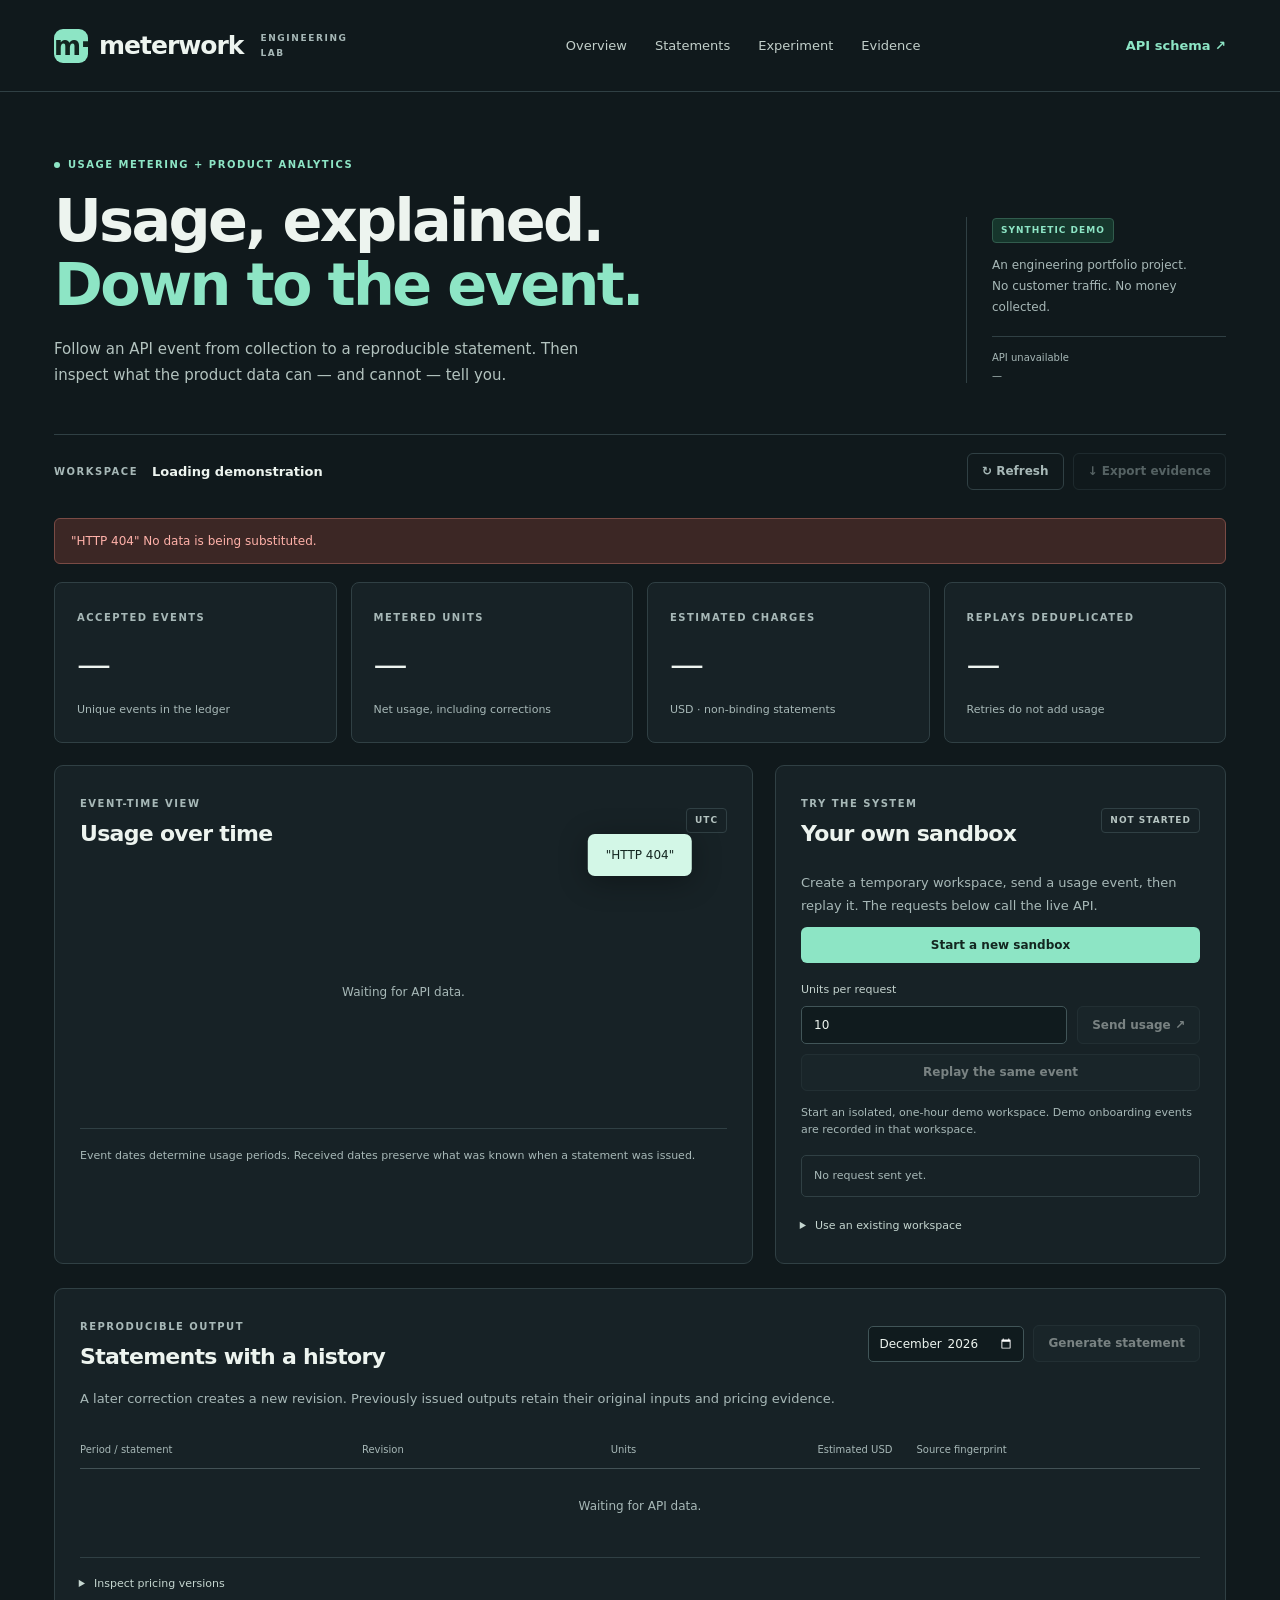
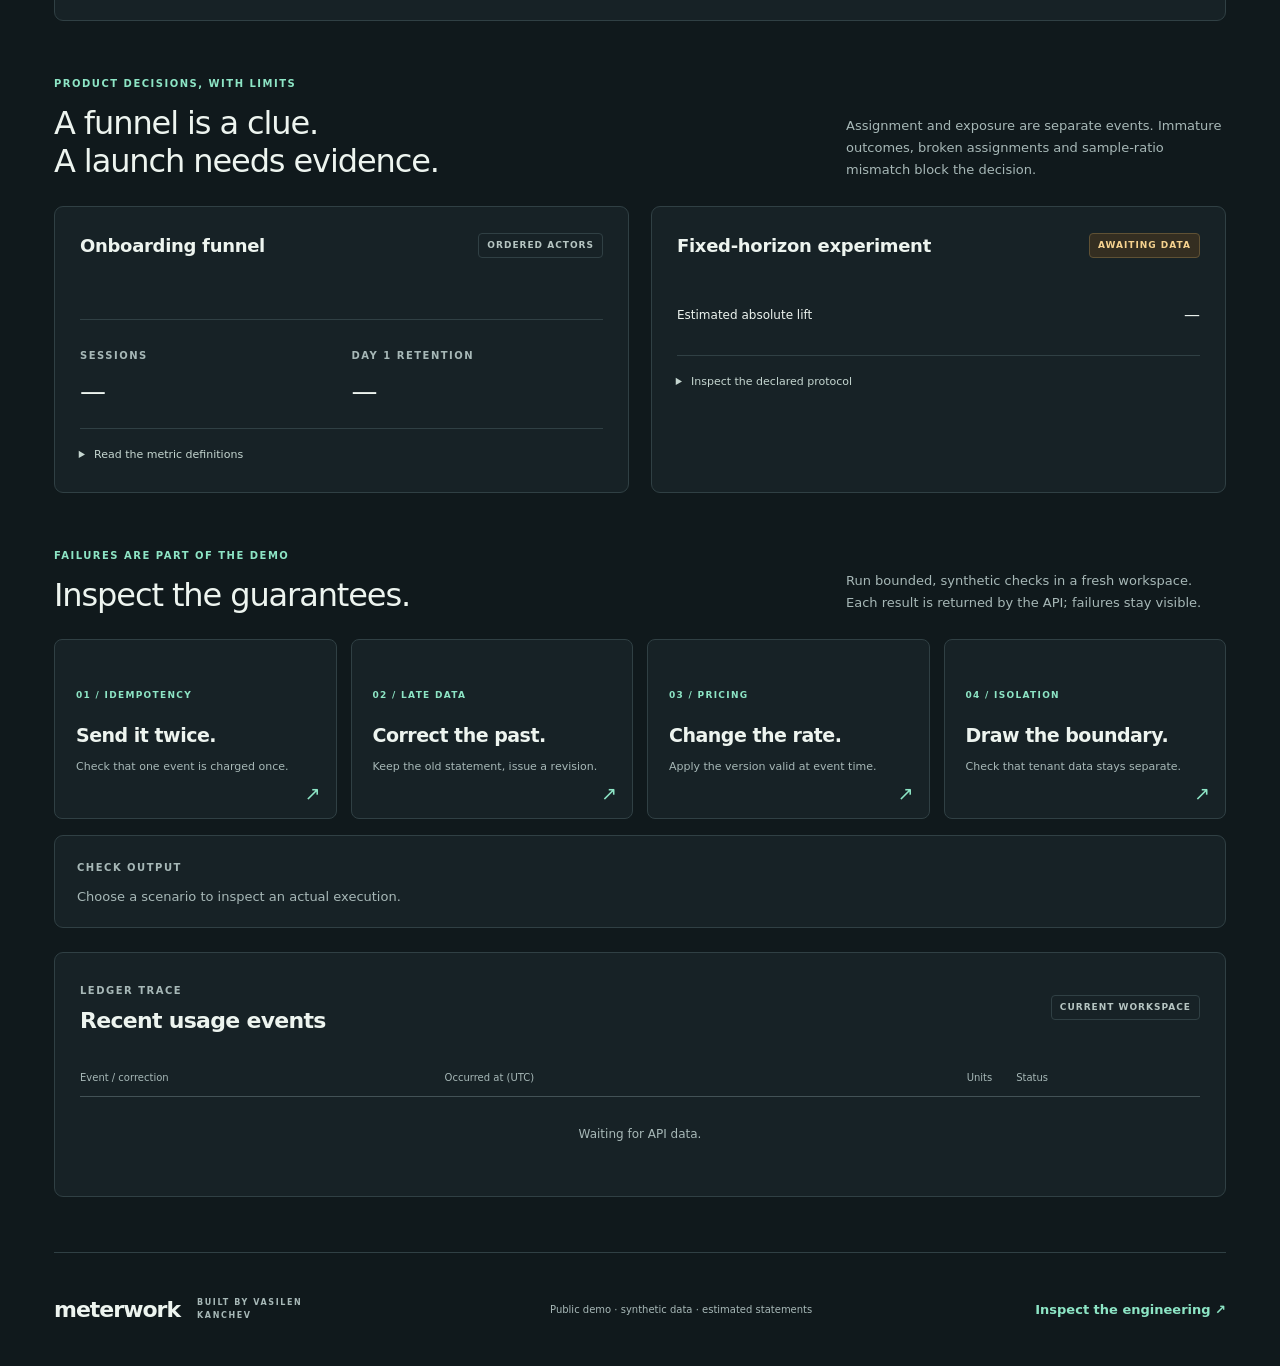
==== web/index.html @ 840be742 "Publish reproducible read-only product snapshot" ====
<!doctype html>
<html lang="en">
<head>
  <meta charset="utf-8">
  <meta name="viewport" content="width=device-width,initial-scale=1">
  <meta name="description" content="A reproducible usage-metering and product analytics engineering demonstration. Inspect replay, pricing and tenant-isolation evidence.">
  <meta name="theme-color" content="#10191c">
  <title>Meterwork — Usage, explained.</title>
  <link rel="stylesheet" href="./styles.css?v=3">
</head>
<body>
  <a class="skip-link" href="#main">Skip to content</a>
  <header class="topbar">
    <a class="brand" href="#overview" aria-label="Meterwork home"><span class="brand-icon" aria-hidden="true">m<span>·</span></span>meterwork<span class="edition">ENGINEERING LAB</span></a>
    <nav aria-label="Main"><a href="#overview">Overview</a><a href="#statements">Statements</a><a href="#experiment">Experiment</a><a href="#evidence">Evidence</a></nav>
    <a class="text-link" href="/openapi.json" target="_blank" rel="noopener">API schema <span aria-hidden="true">↗</span></a>
  </header>
  <main id="main">
    <section class="hero" id="overview" aria-labelledby="title">
      <div><div class="eyebrow"><span class="status-dot"></span> USAGE METERING + PRODUCT ANALYTICS</div><h1 id="title">Usage, explained.<br><span>Down to the event.</span></h1><p class="hero-copy">Follow an API event from collection to a reproducible statement. Then inspect what the product data can — and cannot — tell you.</p></div>
      <aside class="scope-note"><span class="tag">SYNTHETIC DEMO</span><p>An engineering portfolio project.<br>No customer traffic. No money collected.</p><div class="scope-meta"><span id="data-state">Connecting to API</span><span id="snapshot-time">—</span></div></aside>
    </section>
    <div class="workspace-bar"><div><span class="small-label">WORKSPACE</span><strong id="tenant-name">Loading demonstration</strong><span id="tenant-id" class="mono"></span></div><div class="toolbar"><button class="button subtle" id="refresh" type="button">↻ Refresh</button><button class="button subtle" id="export" type="button" disabled>↓ Export evidence</button></div></div>
    <div id="connection-error" class="notice error" role="alert" hidden></div>
    <section class="metrics" aria-label="Metering summary">
      <article class="metric"><span class="small-label">ACCEPTED EVENTS</span><strong id="accepted">—</strong><span>Unique events in the ledger</span></article>
      <article class="metric"><span class="small-label">METERED UNITS</span><strong id="units">—</strong><span>Net usage, including corrections</span></article>
      <article class="metric"><span class="small-label">ESTIMATED CHARGES</span><strong id="charges">—</strong><span>USD · non-binding statements</span></article>
      <article class="metric"><span class="small-label">REPLAYS DEDUPLICATED</span><strong id="duplicates">—</strong><span>Retries do not add usage</span></article>
    </section>
    <section class="console-grid" aria-label="Usage and interactive demonstration">
      <article class="panel usage-panel"><div class="panel-heading"><div><span class="small-label">EVENT-TIME VIEW</span><h2>Usage over time</h2></div><span class="tag neutral">UTC</span></div><div id="usage-chart" class="usage-chart" aria-live="polite"><p class="empty">Waiting for API data.</p></div><p class="caption">Event dates determine usage periods. Received dates preserve what was known when a statement was issued.</p></article>
      <article class="panel demo-panel"><div class="panel-heading"><div><span class="small-label">TRY THE SYSTEM</span><h2>Your own sandbox</h2></div><span id="sandbox-state" class="tag neutral">NOT STARTED</span></div><p class="body-copy">Create a temporary workspace, send a usage event, then replay it. The requests below call the live API.</p><button class="button primary full-width" id="start-sandbox" type="button">Start a new sandbox</button><p id="onboarding-guidance" class="body-copy onboarding-guidance" hidden></p><label class="field-label" for="demo-units">Units per request</label><div class="input-action"><input id="demo-units" type="number" min="1" max="1000" value="10" inputmode="numeric"><button class="button secondary" id="send-usage" type="button" disabled>Send usage <span aria-hidden="true">↗</span></button></div><button class="button secondary full-width" id="replay-usage" type="button" disabled>Replay the same event</button><p class="caption" id="sandbox-detail">Start an isolated, one-hour demo workspace. Demo onboarding events are recorded in that workspace.</p><div class="request-result" id="request-result" role="status">No request sent yet.</div><details class="auth-details"><summary>Use an existing workspace</summary><label class="field-label" for="api-token">Workspace bearer token</label><input id="api-token" type="password" autocomplete="off" spellcheck="false" placeholder="Kept in memory for this page only"><button class="button secondary full-width" id="connect-token" type="button">Connect workspace</button><p class="caption">The server determines the tenant from the token. This page never stores it in browser storage.</p></details></article>
    </section>
    <section id="statements" class="panel section-panel" aria-labelledby="statement-title"><div class="panel-heading"><div><span class="small-label">REPRODUCIBLE OUTPUT</span><h2 id="statement-title">Statements with a history</h2></div><div class="toolbar"><label class="sr-only" for="statement-month">Statement month</label><input id="statement-month" type="month"><button class="button secondary" id="issue-statement" type="button" disabled>Generate statement</button></div></div><p class="body-copy">A later correction creates a new revision. Previously issued outputs retain their original inputs and pricing evidence.</p><div class="table-scroll"><table><caption class="sr-only">Statements from the current workspace</caption><thead><tr><th>Period / statement</th><th>Revision</th><th class="numeric">Units</th><th class="numeric">Estimated USD</th><th>Source fingerprint</th></tr></thead><tbody id="statements-body"><tr><td colspan="5" class="empty">Waiting for API data.</td></tr></tbody></table></div><details class="definitions"><summary>Inspect pricing versions</summary><div id="pricing-versions"></div></details></section>
    <section id="experiment" class="section-block" aria-labelledby="experiment-title"><div class="section-heading"><div><span class="eyebrow">PRODUCT DECISIONS, WITH LIMITS</span><h2 id="experiment-title">A funnel is a clue.<br>A launch needs evidence.</h2></div><p>Assignment and exposure are separate events. Immature outcomes, broken assignments and sample-ratio mismatch block the decision.</p></div><div class="analytics-grid"><article class="panel"><div class="panel-heading"><h3>Onboarding funnel</h3><span class="tag neutral">ORDERED ACTORS</span></div><div id="funnel" class="funnel"></div><div class="mini-metrics"><div><span class="small-label">SESSIONS</span><strong id="sessions">—</strong></div><div><span class="small-label">DAY 1 RETENTION</span><strong id="retention">—</strong><span id="retention-detail" class="caption"></span></div></div><details class="definitions"><summary>Read the metric definitions</summary><dl id="metric-definitions"></dl></details></article><article class="panel"><div class="panel-heading"><h3>Fixed-horizon experiment</h3><span id="experiment-decision" class="tag warning">AWAITING DATA</span></div><div id="experiment-arms" class="experiment-arms"></div><div class="experiment-summary"><span>Estimated absolute lift</span><strong id="experiment-lift">—</strong><span id="experiment-interval" class="caption"></span></div><ul id="experiment-reasons" class="reason-list"></ul><details class="definitions"><summary>Inspect the declared protocol</summary><dl id="experiment-protocol"></dl><p class="caption">The sample floor is not a power calculation. Synthetic results do not establish a causal or commercial effect.</p></details></article></div></section>
    <section id="evidence" class="section-block" aria-labelledby="evidence-title"><div class="section-heading"><div><span class="eyebrow">FAILURES ARE PART OF THE DEMO</span><h2 id="evidence-title">Inspect the guarantees.</h2></div><p>Run bounded, synthetic checks in a fresh workspace. Each result is returned by the API; failures stay visible.</p></div><div class="scenario-grid"><button class="scenario" data-scenario="replay" type="button"><span class="scenario-number">01 / IDEMPOTENCY</span><strong>Send it twice.</strong><span>Check that one event is charged once.</span><span class="scenario-arrow" aria-hidden="true">↗</span></button><button class="scenario" data-scenario="late" type="button"><span class="scenario-number">02 / LATE DATA</span><strong>Correct the past.</strong><span>Keep the old statement, issue a revision.</span><span class="scenario-arrow" aria-hidden="true">↗</span></button><button class="scenario" data-scenario="pricing" type="button"><span class="scenario-number">03 / PRICING</span><strong>Change the rate.</strong><span>Apply the version valid at event time.</span><span class="scenario-arrow" aria-hidden="true">↗</span></button><button class="scenario" data-scenario="isolation" type="button"><span class="scenario-number">04 / ISOLATION</span><strong>Draw the boundary.</strong><span>Check that tenant data stays separate.</span><span class="scenario-arrow" aria-hidden="true">↗</span></button></div><div class="panel evidence-output" id="scenario-result" aria-live="polite"><span class="small-label">CHECK OUTPUT</span><p class="body-copy">Choose a scenario to inspect an actual execution.</p></div></section>
    <section class="panel section-panel" aria-labelledby="event-title"><div class="panel-heading"><div><span class="small-label">LEDGER TRACE</span><h2 id="event-title">Recent usage events</h2></div><span class="tag neutral">CURRENT WORKSPACE</span></div><div class="table-scroll"><table><caption class="sr-only">Recent usage events</caption><thead><tr><th>Event / correction</th><th>Occurred at (UTC)</th><th class="numeric">Units</th><th>Status</th></tr></thead><tbody id="events-body"><tr><td colspan="4" class="empty">Waiting for API data.</td></tr></tbody></table></div></section>
    <footer><div class="brand footer-brand">meterwork<span class="edition">BUILT BY VASILEN KANCHEV</span></div><p>Public demo · synthetic data · estimated statements</p><a class="text-link" href="https://github.com/VasilenData/usage-metering-platform" target="_blank" rel="noopener">Inspect the engineering ↗</a></footer>
  </main>
  <div id="toast" class="toast" role="status" hidden></div>
  <script type="module" src="./app.js?v=3"></script>
</body>
</html>
---- web/styles.css ----
:root{color-scheme:dark;--bg:#10191c;--surface:#172226;--surface-2:#1c2a2e;--line:#304044;--muted:#a7b8b7;--text:#edf4ef;--mint:#8de5c5;--dark:#132620;--amber:#f5d28f;--red:#ffb1a9;font-family:Inter,ui-sans-serif,system-ui,-apple-system,BlinkMacSystemFont,"Segoe UI",sans-serif;font-synthesis:none;scroll-behavior:smooth}
*{box-sizing:border-box}body{margin:0;background:var(--bg);color:var(--text);font-size:15px;line-height:1.5}button,input{font:inherit}button,a,input,summary{-webkit-tap-highlight-color:transparent}a{color:inherit;text-decoration:none}a:hover{text-decoration:underline;text-underline-offset:4px}button{cursor:pointer}button:disabled{cursor:not-allowed;opacity:.46}button:focus-visible,a:focus-visible,input:focus-visible,summary:focus-visible{outline:3px solid var(--mint);outline-offset:4px}h1,h2,h3,p{margin:0}h2{font-size:24px;font-weight:600;letter-spacing:-.7px}h3{font-size:18px;font-weight:600;letter-spacing:-.3px}[hidden]{display:none!important}.topbar{max-width:1440px;margin:auto;min-height:92px;padding:0 54px;display:flex;align-items:center;justify-content:space-between;border-bottom:1px solid var(--line);gap:32px}.brand{font-size:25px;letter-spacing:-1px;font-weight:650;display:flex;align-items:center;gap:11px;white-space:nowrap}.brand-icon{background:var(--mint);color:var(--dark);width:34px;height:34px;border-radius:9px;text-align:center;line-height:31px;font-size:26px;font-weight:800}.brand-icon span{font-size:30px}.edition{font-size:9px;letter-spacing:1.6px;line-height:1.6;color:var(--muted);font-weight:650;margin-left:6px;max-width:100px;white-space:normal}.topbar nav{display:flex;gap:28px;font-size:13px;color:#c2cfca}.text-link{font-size:13px;font-weight:550;color:var(--mint);white-space:nowrap}main{max-width:1440px;margin:auto;padding:0 54px}.hero{display:flex;justify-content:space-between;align-items:center;padding:65px 0 46px;gap:48px}.eyebrow,.small-label{font-size:10px;line-height:1.5;letter-spacing:1.5px;font-weight:650;color:var(--muted)}.eyebrow{color:var(--mint);display:flex;align-items:center;gap:8px}.status-dot{height:6px;width:6px;border-radius:50%;background:var(--mint)}h1{font-size:clamp(42px,4.6vw,64px);line-height:1.08;font-weight:550;letter-spacing:-2.7px;margin:17px 0 21px}h1 span{color:var(--mint)}.hero-copy{max-width:530px;color:#b3c3bf;font-size:15px;line-height:1.7}.scope-note{align-self:flex-end;width:260px;border-left:1px solid var(--line);padding-left:25px;margin-bottom:5px;flex-shrink:0}.scope-note p{font-size:12px;line-height:1.75;color:var(--muted);margin-top:12px}.scope-meta{border-top:1px solid var(--line);padding-top:13px;margin-top:18px;display:flex;flex-direction:column;gap:3px;font-size:10px;color:var(--muted)}.tag{display:inline-block;font-size:9px;letter-spacing:1px;font-weight:650;color:var(--mint);padding:5px 8px;border:1px solid #315c4d;border-radius:4px;background:#16362c;white-space:nowrap}.tag.neutral{color:#b6c5c2;border-color:var(--line);background:transparent}.tag.warning{color:var(--amber);border-color:#5f5134;background:#342e21}.workspace-bar{display:flex;justify-content:space-between;align-items:center;padding:18px 0;border-top:1px solid var(--line);gap:20px}.workspace-bar>div:first-child{display:flex;align-items:center;gap:14px;flex-wrap:wrap}.workspace-bar strong{font-size:13px;font-weight:550}.mono{font-family:ui-monospace,SFMono-Regular,Consolas,monospace;font-size:11px;color:var(--muted)}.toolbar{display:flex;align-items:center;gap:9px}.button{border:1px solid transparent;border-radius:6px;padding:9px 14px;font-size:12px;font-weight:600;line-height:1.4;transition:background .15s,transform .15s}.button:not(:disabled):active{transform:translateY(1px)}.button.primary{background:var(--mint);color:var(--dark)}.button.primary:hover{background:#b3f4db}.button.secondary{background:var(--surface-2);color:var(--text);border-color:var(--line)}.button.secondary:hover{background:#2a3c40}.button.subtle{background:transparent;color:var(--muted);border-color:var(--line)}.button.subtle:hover{color:var(--text);background:var(--surface)}.full-width{width:100%;margin-top:10px}.metrics{display:grid;grid-template-columns:repeat(4,1fr);gap:14px;margin:3px 0 22px}.metric{background:var(--surface);border:1px solid var(--line);border-radius:8px;padding:22px}.metric strong{display:block;font-size:34px;font-weight:500;letter-spacing:-1.2px;margin:12px 0 7px;font-variant-numeric:tabular-nums}.metric>span:last-child{font-size:11px;color:var(--muted)}.console-grid{display:grid;grid-template-columns:1.55fr 1fr;gap:22px}.panel{border:1px solid var(--line);border-radius:9px;background:var(--surface);padding:25px;min-width:0}.panel-heading{display:flex;align-items:center;justify-content:space-between;gap:15px;margin-bottom:22px}.panel-heading h2{margin-top:4px;font-size:22px}.body-copy{font-size:13px;color:var(--muted);line-height:1.7}.caption{font-size:11px;line-height:1.6;color:var(--muted)}.usage-chart{height:240px;margin-top:15px;display:flex;align-items:center;justify-content:center}.usage-chart svg{width:100%;height:100%;overflow:visible}.usage-panel>.caption{border-top:1px solid var(--line);padding-top:18px;margin-top:16px}.chart-summary{font-size:12px}.field-label{font-size:11px;color:#c3d2cd;display:block;margin:19px 0 7px}.input-action{display:flex;gap:10px}.input-action input{flex:1;min-width:0}.input-action .button{flex-shrink:0}input{background:#101b1e;border:1px solid #415558;color:var(--text);border-radius:5px;padding:9px 12px;font-size:12px;min-width:0}input[type=month]{max-width:160px;padding:7px 9px}.demo-panel>.caption{margin-top:13px}.request-result{padding:12px;border:1px solid var(--line);border-radius:5px;margin-top:16px;font-size:11px;color:var(--muted);overflow-wrap:anywhere}.request-result.success{color:var(--mint);border-color:#315c4d}.request-result.failure{color:var(--red);border-color:#6d3e3b}details>summary{cursor:pointer;list-style-position:outside;font-size:11px;color:#c5d6d0;margin-left:14px;padding:3px 0}.auth-details{margin-top:18px}.auth-details input{width:100%}.auth-details .caption{margin-top:9px}.section-panel{margin-top:24px}.section-panel>.body-copy{margin-top:-7px;margin-bottom:20px}.table-scroll{overflow-x:auto}table{border-collapse:collapse;width:100%;text-align:left;white-space:nowrap}th{font-size:10px;color:var(--muted);font-weight:500;padding:11px 12px;border-bottom:1px solid #435256}th:first-child,td:first-child{padding-left:0}td{font-size:12px;padding:16px 12px;border-bottom:1px solid var(--line)}tbody tr:last-child td{border-bottom:0}.numeric{text-align:right;font-variant-numeric:tabular-nums}td strong{font-weight:550}td small{display:block;font-size:10px;color:var(--muted);margin-top:4px}.empty{text-align:center!important;color:var(--muted);font-size:12px;padding:28px!important}.definitions{border-top:1px solid var(--line);padding-top:15px;margin-top:14px}.definitions>div,.definitions>dl{padding-top:10px}.definitions dl{font-size:11px;line-height:1.6}.definitions dt{font-weight:600;color:#d2ded9;margin-top:9px;text-transform:capitalize}.definitions dd{margin:3px 0 12px;color:var(--muted);overflow-wrap:anywhere}.definitions .caption{margin-top:12px}.section-block{margin-top:55px}.section-heading{display:flex;justify-content:space-between;align-items:flex-end;gap:40px;margin-bottom:25px}.section-heading h2{font-size:32px;line-height:1.2;margin-top:13px;letter-spacing:-1.1px;font-weight:500}.section-heading>p{font-size:13px;color:var(--muted);max-width:380px;line-height:1.7}.analytics-grid{display:grid;grid-template-columns:1fr 1fr;gap:22px}.funnel{display:flex;flex-direction:column;gap:14px;margin:30px 0}.funnel-row{display:grid;grid-template-columns:82px 1fr 45px;align-items:center;gap:12px;font-size:12px}.funnel-label{text-transform:capitalize;color:#c3d4cc}.funnel-track{height:15px;border-radius:3px;background:#273b3c;overflow:hidden}.funnel-bar{height:100%;min-width:0;background:var(--mint);border-radius:3px}.funnel-row:nth-child(2) .funnel-bar{background:#62b99f}.funnel-row:nth-child(3) .funnel-bar{background:#3d8c76}.funnel-count{text-align:right;font-variant-numeric:tabular-nums}.mini-metrics{display:grid;grid-template-columns:1fr 1fr;border-top:1px solid var(--line);padding-top:23px;gap:20px}.mini-metrics strong{display:block;font-size:26px;font-weight:500;margin:7px 0 3px}.mini-metrics .caption{display:block}.experiment-arms{display:grid;grid-template-columns:1fr 1fr;gap:15px}.arm{border:1px solid var(--line);border-radius:5px;padding:16px}.arm strong{display:block;font-size:26px;font-weight:500;margin:8px 0 4px}.arm p{font-size:10px;color:var(--muted)}.experiment-summary{display:flex;justify-content:space-between;align-items:center;flex-wrap:wrap;gap:6px;margin:22px 0;font-size:12px}.experiment-summary strong{font-size:16px;font-weight:500}.experiment-summary>.caption{width:100%}.reason-list{font-size:11px;color:var(--amber);line-height:1.65;padding-left:17px;margin:0}.reason-list li+li{margin-top:6px}.scenario-grid{display:grid;grid-template-columns:repeat(4,1fr);gap:14px}.scenario{position:relative;background:var(--surface);border:1px solid var(--line);border-radius:8px;padding:21px;color:var(--text);text-align:left;min-height:180px;transition:background .15s,border-color .15s}.scenario:hover{background:var(--surface-2);border-color:#5a8c79}.scenario-number{font-size:9px;letter-spacing:1.3px;color:var(--mint);font-weight:600}.scenario strong{display:block;font-size:19px;letter-spacing:-.5px;font-weight:550;margin:17px 0 8px}.scenario>span:nth-last-child(2){display:block;color:var(--muted);font-size:11px;line-height:1.7;padding-right:8px}.scenario-arrow{position:absolute;right:15px;bottom:11px;color:var(--mint);font-size:19px}.evidence-output{margin-top:16px;padding:19px 22px}.evidence-output>.body-copy{margin-top:8px}.checks{margin:12px 0 0;padding:0;list-style:none;display:grid;gap:9px}.checks li{display:grid;grid-template-columns:42px 1fr;gap:10px;font-size:12px}.check-pass{color:var(--mint)}.check-fail{color:var(--red)}.checks small{display:block;color:var(--muted);font-size:11px;margin-top:2px}footer{display:flex;align-items:center;justify-content:space-between;gap:20px;padding:40px 0;border-top:1px solid var(--line);margin-top:55px}.footer-brand{font-size:22px}.footer-brand .edition{max-width:130px;font-size:8px}footer p{font-size:10px;color:var(--muted)}.toast{position:fixed;bottom:24px;left:50%;transform:translateX(-50%);background:#d3f7e7;color:var(--dark);font-size:12px;padding:12px 18px;border-radius:7px;max-width:calc(100% - 40px);z-index:10;box-shadow:0 5px 30px #0005}.notice{border:1px solid #7a4b45;background:#3c2725;color:var(--red);padding:13px 16px;border-radius:6px;font-size:12px;margin:10px 0 18px}.sr-only{position:absolute;width:1px;height:1px;padding:0;margin:-1px;overflow:hidden;clip:rect(0,0,0,0);white-space:nowrap;border:0}.skip-link{position:fixed;top:-80px;left:20px;background:var(--mint);color:var(--dark);padding:10px 15px;z-index:20}.skip-link:focus{top:15px}
@media(min-width:1500px){.hero{padding-top:85px}}
@media(max-width:1100px){.topbar,main{padding-left:30px;padding-right:30px}.topbar nav{gap:19px}.edition{display:none}.hero{gap:25px}.console-grid{grid-template-columns:1.25fr 1fr}.metric{padding:18px}.metric strong{font-size:29px}.metric>span:last-child{font-size:10px}.panel{padding:21px}.scenario{padding:17px}.scenario strong{font-size:17px}}
@media(max-width:800px){.topbar{min-height:75px}.topbar nav{display:none}.hero{padding-top:42px;align-items:flex-start;gap:25px}.scope-note{width:205px}.hero-copy{font-size:13px}h1{font-size:44px}.metrics{grid-template-columns:repeat(2,1fr)}.console-grid,.analytics-grid{grid-template-columns:1fr}.usage-chart{height:230px}.scenario-grid{grid-template-columns:repeat(2,1fr)}.scenario{min-height:155px}.section-heading{align-items:flex-start;gap:25px}.section-heading>p{max-width:280px;font-size:12px}.section-heading h2{font-size:28px}footer{flex-wrap:wrap}.workspace-bar .mono{display:none}.experiment-arms .arm strong{font-size:30px}}
@media(max-width:520px){.topbar,main{padding-left:20px;padding-right:20px}.topbar{gap:15px}.brand{font-size:23px}.hero{display:block;padding-top:33px;padding-bottom:30px}.eyebrow{font-size:8px;letter-spacing:1.2px}h1{font-size:45px;letter-spacing:-2px}.hero-copy{font-size:13px}.scope-note{border:1px solid var(--line);border-radius:6px;padding:13px 16px;margin-top:24px;width:100%}.scope-note p{display:inline-block;margin:0 0 0 13px;vertical-align:middle;font-size:10px}.scope-note .tag{font-size:8px}.scope-meta{flex-direction:row;justify-content:space-between;margin-top:12px;padding-top:9px;font-size:9px}.workspace-bar{align-items:flex-start}.workspace-bar>div:first-child{gap:3px;flex-direction:column;align-items:flex-start}.workspace-bar strong{font-size:12px}.button{font-size:11px;padding:8px 11px}.toolbar{gap:6px}.metrics{gap:10px}.metric{padding:16px 14px}.metric .small-label{font-size:8px;letter-spacing:1px}.metric strong{font-size:29px;margin:10px 0 5px}.metric>span:last-child{font-size:9px}.panel{padding:18px}.panel-heading{gap:10px;align-items:flex-start}.panel-heading h2{font-size:20px}.panel-heading h3{font-size:16px}.panel-heading .tag{font-size:7px;padding:5px}.usage-chart{height:200px}.section-panel>.panel-heading{flex-direction:column;gap:15px}.section-panel .toolbar{width:100%;justify-content:space-between}td,th{font-size:10px}.section-block{margin-top:38px}.section-heading{display:block}.section-heading h2{font-size:29px}.section-heading>p{max-width:100%;margin-top:16px}.scenario-grid{gap:10px}.scenario{padding:16px 14px;min-height:165px}.scenario-number{font-size:8px;letter-spacing:.6px}.scenario strong{font-size:17px}.scenario>span:nth-last-child(2){font-size:10px}.mini-metrics .small-label{font-size:8px}.funnel-row{grid-template-columns:70px 1fr 35px;gap:10px}.brand.footer-brand{font-size:23px}footer{margin-top:35px;padding:28px 0;gap:12px}footer p{width:100%;order:3}.scope-meta #snapshot-time{font-size:8px}.experiment-arms{gap:9px}.arm{padding:13px}.experiment-summary{margin:17px 0}}
@media(prefers-reduced-motion:reduce){:root{scroll-behavior:auto}*{transition:none!important}}

.onboarding-guidance{margin-top:14px}
.toolbar .button{white-space:nowrap}
.snapshot-panel h2{font-size:26px;line-height:1.25;margin:18px 0}.snapshot-panel>.button{display:inline-block;margin:23px 0;line-height:1.7}.evidence-output>.text-link{display:inline-block;margin-top:12px}
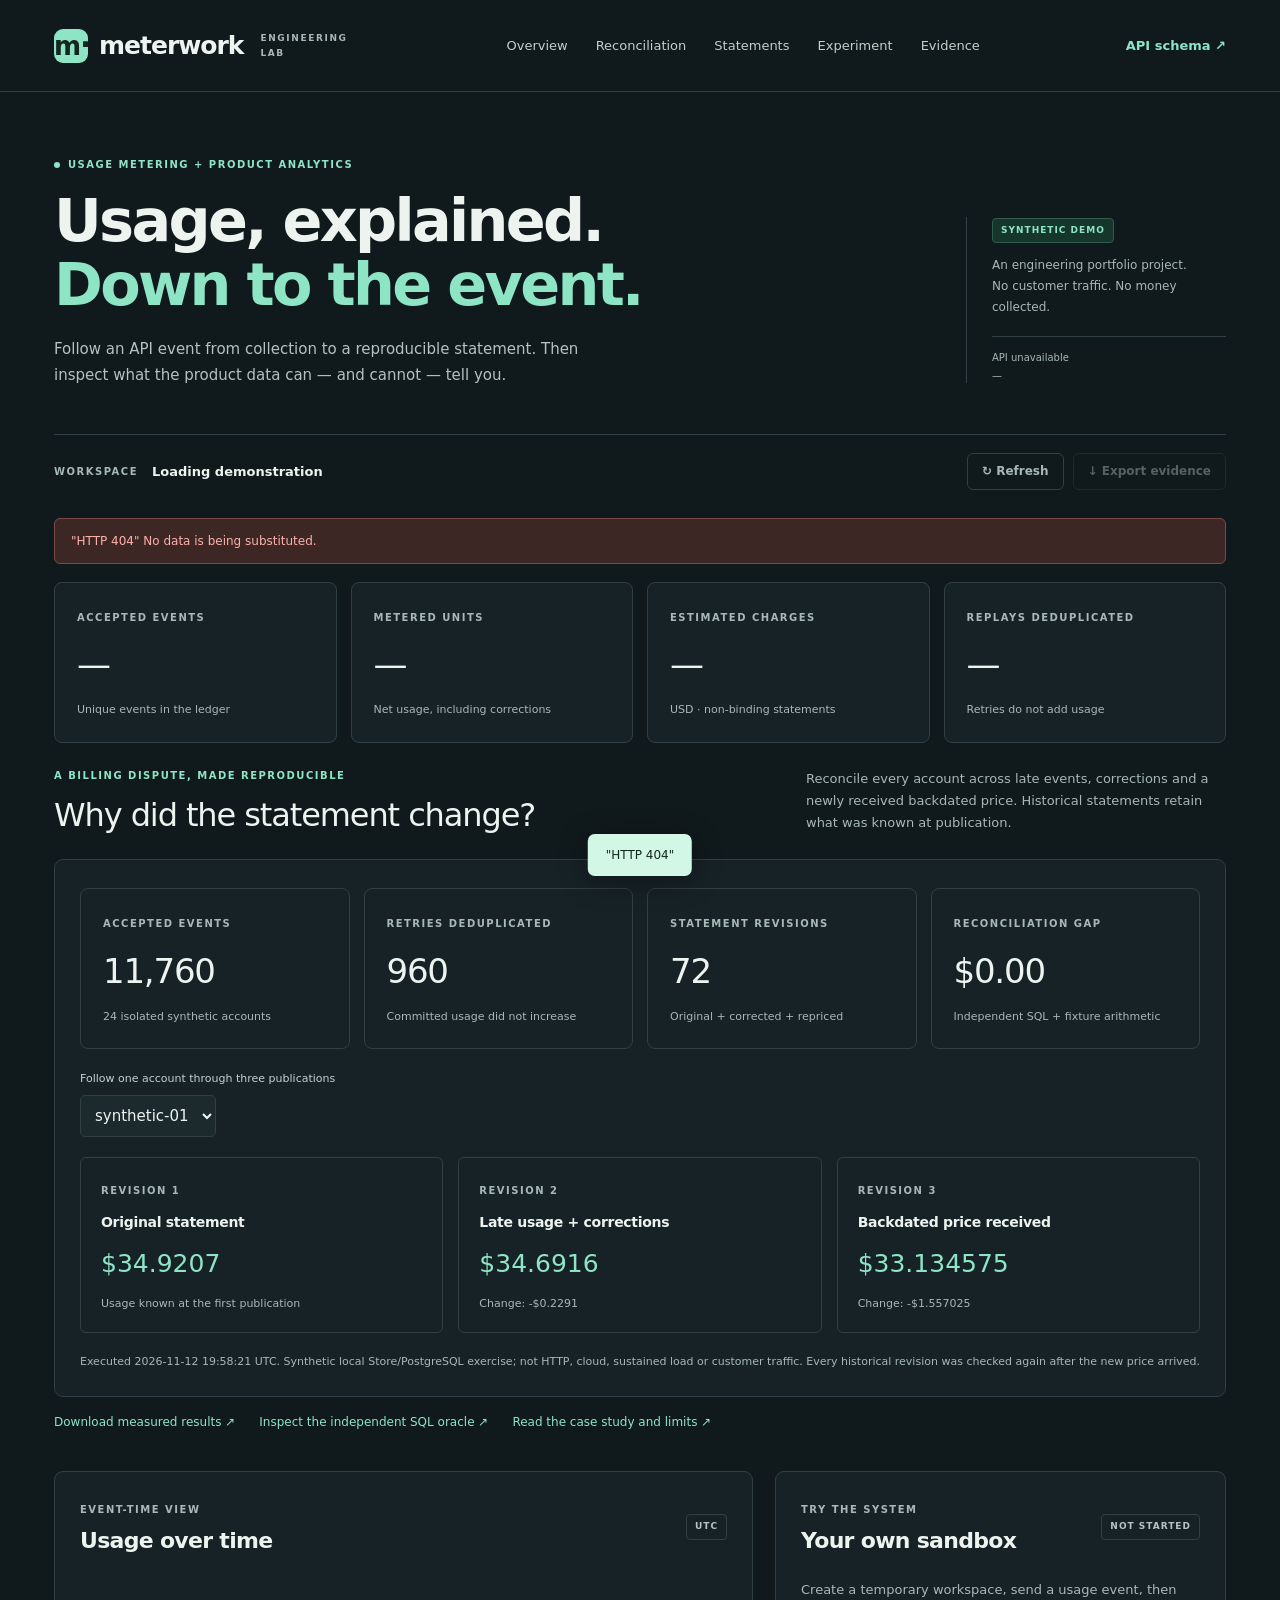
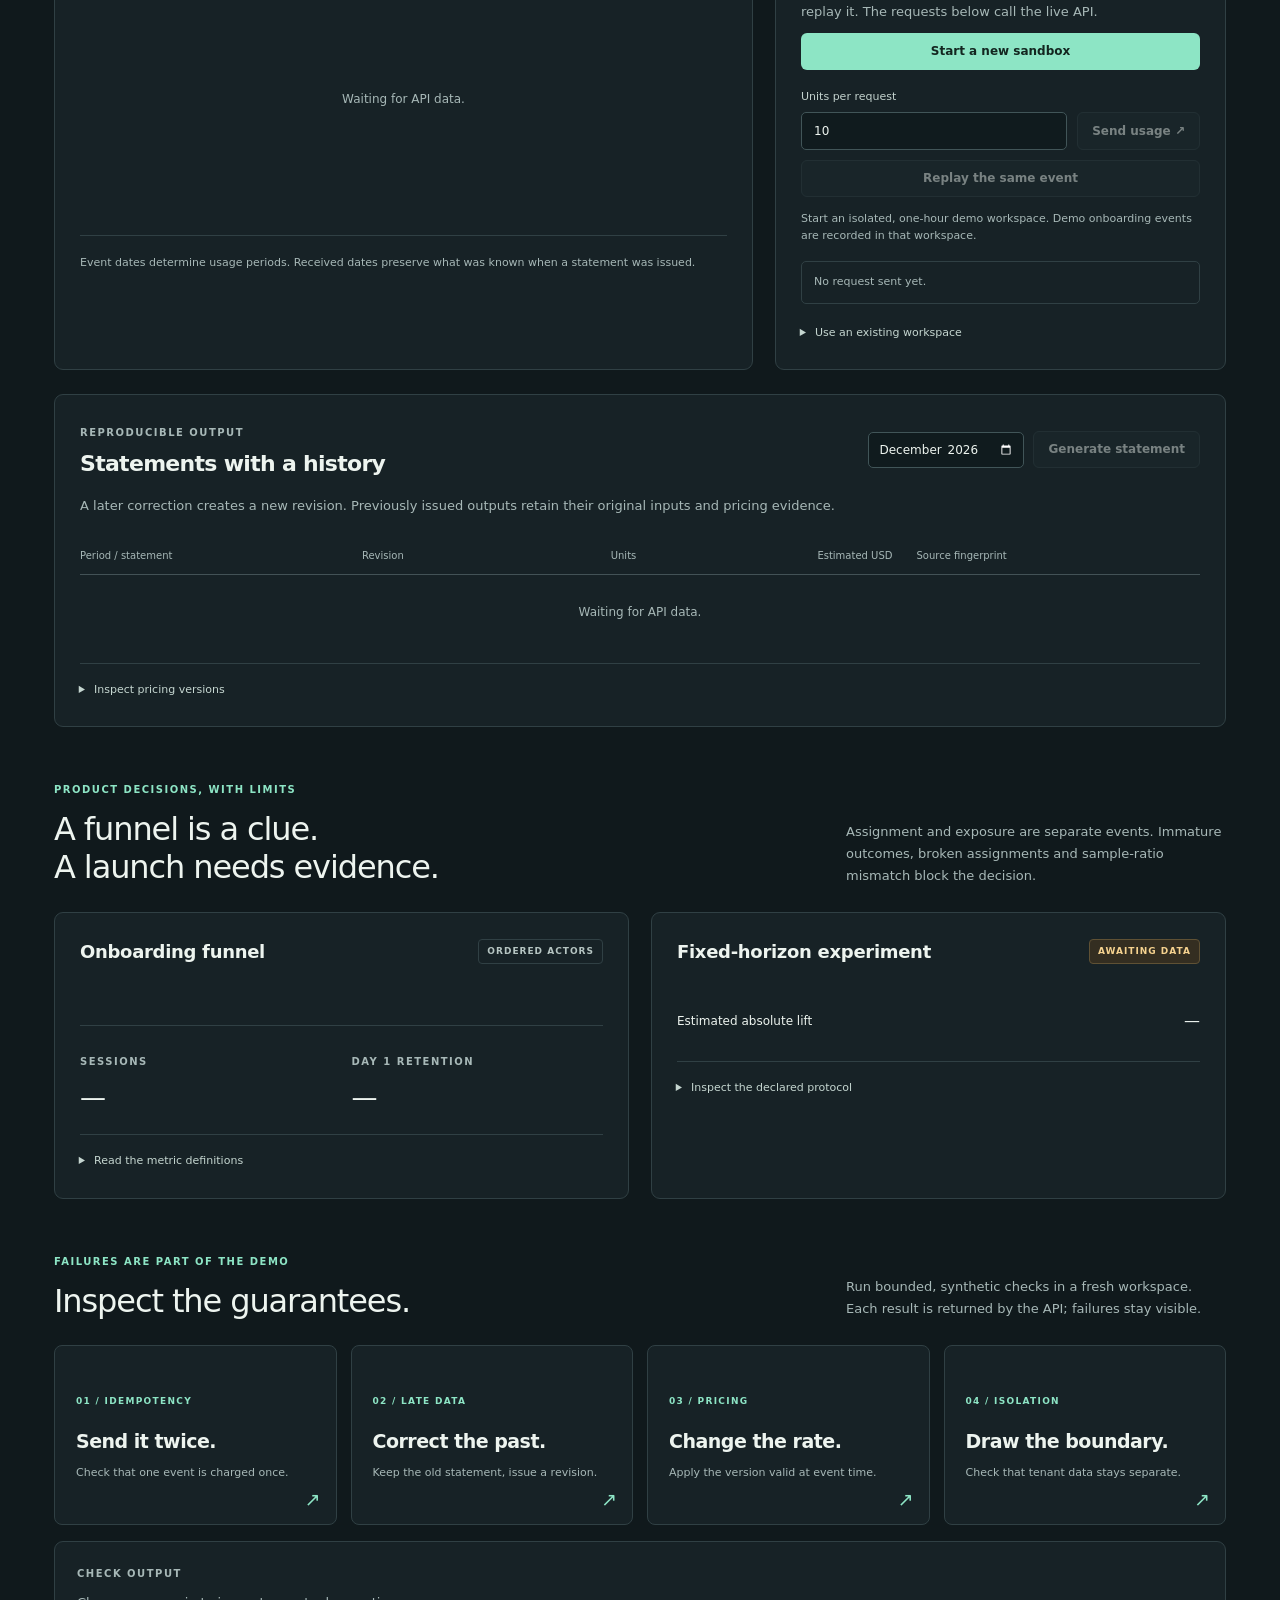
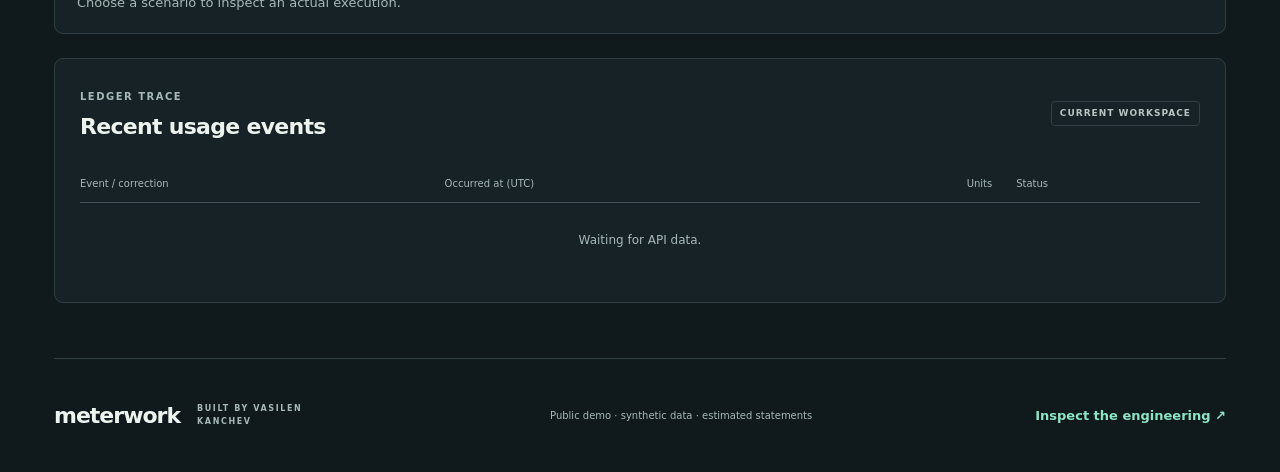
==== commit 5455ae3e: "Publish measured multi-account reconciliation explorer" ====
--- a/web/index.html
+++ b/web/index.html
@@ -1,44 +1,46 @@
-<!doctype html>
-<html lang="en">
-<head>
-  <meta charset="utf-8">
-  <meta name="viewport" content="width=device-width,initial-scale=1">
-  <meta name="description" content="A reproducible usage-metering and product analytics engineering demonstration. Inspect replay, pricing and tenant-isolation evidence.">
-  <meta name="theme-color" content="#10191c">
-  <title>Meterwork — Usage, explained.</title>
-  <link rel="stylesheet" href="./styles.css?v=3">
-</head>
-<body>
-  <a class="skip-link" href="#main">Skip to content</a>
-  <header class="topbar">
-    <a class="brand" href="#overview" aria-label="Meterwork home"><span class="brand-icon" aria-hidden="true">m<span>·</span></span>meterwork<span class="edition">ENGINEERING LAB</span></a>
-    <nav aria-label="Main"><a href="#overview">Overview</a><a href="#statements">Statements</a><a href="#experiment">Experiment</a><a href="#evidence">Evidence</a></nav>
-    <a class="text-link" href="/openapi.json" target="_blank" rel="noopener">API schema <span aria-hidden="true">↗</span></a>
-  </header>
-  <main id="main">
-    <section class="hero" id="overview" aria-labelledby="title">
-      <div><div class="eyebrow"><span class="status-dot"></span> USAGE METERING + PRODUCT ANALYTICS</div><h1 id="title">Usage, explained.<br><span>Down to the event.</span></h1><p class="hero-copy">Follow an API event from collection to a reproducible statement. Then inspect what the product data can — and cannot — tell you.</p></div>
-      <aside class="scope-note"><span class="tag">SYNTHETIC DEMO</span><p>An engineering portfolio project.<br>No customer traffic. No money collected.</p><div class="scope-meta"><span id="data-state">Connecting to API</span><span id="snapshot-time">—</span></div></aside>
-    </section>
-    <div class="workspace-bar"><div><span class="small-label">WORKSPACE</span><strong id="tenant-name">Loading demonstration</strong><span id="tenant-id" class="mono"></span></div><div class="toolbar"><button class="button subtle" id="refresh" type="button">↻ Refresh</button><button class="button subtle" id="export" type="button" disabled>↓ Export evidence</button></div></div>
-    <div id="connection-error" class="notice error" role="alert" hidden></div>
-    <section class="metrics" aria-label="Metering summary">
-      <article class="metric"><span class="small-label">ACCEPTED EVENTS</span><strong id="accepted">—</strong><span>Unique events in the ledger</span></article>
-      <article class="metric"><span class="small-label">METERED UNITS</span><strong id="units">—</strong><span>Net usage, including corrections</span></article>
-      <article class="metric"><span class="small-label">ESTIMATED CHARGES</span><strong id="charges">—</strong><span>USD · non-binding statements</span></article>
-      <article class="metric"><span class="small-label">REPLAYS DEDUPLICATED</span><strong id="duplicates">—</strong><span>Retries do not add usage</span></article>
-    </section>
-    <section class="console-grid" aria-label="Usage and interactive demonstration">
-      <article class="panel usage-panel"><div class="panel-heading"><div><span class="small-label">EVENT-TIME VIEW</span><h2>Usage over time</h2></div><span class="tag neutral">UTC</span></div><div id="usage-chart" class="usage-chart" aria-live="polite"><p class="empty">Waiting for API data.</p></div><p class="caption">Event dates determine usage periods. Received dates preserve what was known when a statement was issued.</p></article>
-      <article class="panel demo-panel"><div class="panel-heading"><div><span class="small-label">TRY THE SYSTEM</span><h2>Your own sandbox</h2></div><span id="sandbox-state" class="tag neutral">NOT STARTED</span></div><p class="body-copy">Create a temporary workspace, send a usage event, then replay it. The requests below call the live API.</p><button class="button primary full-width" id="start-sandbox" type="button">Start a new sandbox</button><p id="onboarding-guidance" class="body-copy onboarding-guidance" hidden></p><label class="field-label" for="demo-units">Units per request</label><div class="input-action"><input id="demo-units" type="number" min="1" max="1000" value="10" inputmode="numeric"><button class="button secondary" id="send-usage" type="button" disabled>Send usage <span aria-hidden="true">↗</span></button></div><button class="button secondary full-width" id="replay-usage" type="button" disabled>Replay the same event</button><p class="caption" id="sandbox-detail">Start an isolated, one-hour demo workspace. Demo onboarding events are recorded in that workspace.</p><div class="request-result" id="request-result" role="status">No request sent yet.</div><details class="auth-details"><summary>Use an existing workspace</summary><label class="field-label" for="api-token">Workspace bearer token</label><input id="api-token" type="password" autocomplete="off" spellcheck="false" placeholder="Kept in memory for this page only"><button class="button secondary full-width" id="connect-token" type="button">Connect workspace</button><p class="caption">The server determines the tenant from the token. This page never stores it in browser storage.</p></details></article>
-    </section>
-    <section id="statements" class="panel section-panel" aria-labelledby="statement-title"><div class="panel-heading"><div><span class="small-label">REPRODUCIBLE OUTPUT</span><h2 id="statement-title">Statements with a history</h2></div><div class="toolbar"><label class="sr-only" for="statement-month">Statement month</label><input id="statement-month" type="month"><button class="button secondary" id="issue-statement" type="button" disabled>Generate statement</button></div></div><p class="body-copy">A later correction creates a new revision. Previously issued outputs retain their original inputs and pricing evidence.</p><div class="table-scroll"><table><caption class="sr-only">Statements from the current workspace</caption><thead><tr><th>Period / statement</th><th>Revision</th><th class="numeric">Units</th><th class="numeric">Estimated USD</th><th>Source fingerprint</th></tr></thead><tbody id="statements-body"><tr><td colspan="5" class="empty">Waiting for API data.</td></tr></tbody></table></div><details class="definitions"><summary>Inspect pricing versions</summary><div id="pricing-versions"></div></details></section>
-    <section id="experiment" class="section-block" aria-labelledby="experiment-title"><div class="section-heading"><div><span class="eyebrow">PRODUCT DECISIONS, WITH LIMITS</span><h2 id="experiment-title">A funnel is a clue.<br>A launch needs evidence.</h2></div><p>Assignment and exposure are separate events. Immature outcomes, broken assignments and sample-ratio mismatch block the decision.</p></div><div class="analytics-grid"><article class="panel"><div class="panel-heading"><h3>Onboarding funnel</h3><span class="tag neutral">ORDERED ACTORS</span></div><div id="funnel" class="funnel"></div><div class="mini-metrics"><div><span class="small-label">SESSIONS</span><strong id="sessions">—</strong></div><div><span class="small-label">DAY 1 RETENTION</span><strong id="retention">—</strong><span id="retention-detail" class="caption"></span></div></div><details class="definitions"><summary>Read the metric definitions</summary><dl id="metric-definitions"></dl></details></article><article class="panel"><div class="panel-heading"><h3>Fixed-horizon experiment</h3><span id="experiment-decision" class="tag warning">AWAITING DATA</span></div><div id="experiment-arms" class="experiment-arms"></div><div class="experiment-summary"><span>Estimated absolute lift</span><strong id="experiment-lift">—</strong><span id="experiment-interval" class="caption"></span></div><ul id="experiment-reasons" class="reason-list"></ul><details class="definitions"><summary>Inspect the declared protocol</summary><dl id="experiment-protocol"></dl><p class="caption">The sample floor is not a power calculation. Synthetic results do not establish a causal or commercial effect.</p></details></article></div></section>
-    <section id="evidence" class="section-block" aria-labelledby="evidence-title"><div class="section-heading"><div><span class="eyebrow">FAILURES ARE PART OF THE DEMO</span><h2 id="evidence-title">Inspect the guarantees.</h2></div><p>Run bounded, synthetic checks in a fresh workspace. Each result is returned by the API; failures stay visible.</p></div><div class="scenario-grid"><button class="scenario" data-scenario="replay" type="button"><span class="scenario-number">01 / IDEMPOTENCY</span><strong>Send it twice.</strong><span>Check that one event is charged once.</span><span class="scenario-arrow" aria-hidden="true">↗</span></button><button class="scenario" data-scenario="late" type="button"><span class="scenario-number">02 / LATE DATA</span><strong>Correct the past.</strong><span>Keep the old statement, issue a revision.</span><span class="scenario-arrow" aria-hidden="true">↗</span></button><button class="scenario" data-scenario="pricing" type="button"><span class="scenario-number">03 / PRICING</span><strong>Change the rate.</strong><span>Apply the version valid at event time.</span><span class="scenario-arrow" aria-hidden="true">↗</span></button><button class="scenario" data-scenario="isolation" type="button"><span class="scenario-number">04 / ISOLATION</span><strong>Draw the boundary.</strong><span>Check that tenant data stays separate.</span><span class="scenario-arrow" aria-hidden="true">↗</span></button></div><div class="panel evidence-output" id="scenario-result" aria-live="polite"><span class="small-label">CHECK OUTPUT</span><p class="body-copy">Choose a scenario to inspect an actual execution.</p></div></section>
-    <section class="panel section-panel" aria-labelledby="event-title"><div class="panel-heading"><div><span class="small-label">LEDGER TRACE</span><h2 id="event-title">Recent usage events</h2></div><span class="tag neutral">CURRENT WORKSPACE</span></div><div class="table-scroll"><table><caption class="sr-only">Recent usage events</caption><thead><tr><th>Event / correction</th><th>Occurred at (UTC)</th><th class="numeric">Units</th><th>Status</th></tr></thead><tbody id="events-body"><tr><td colspan="4" class="empty">Waiting for API data.</td></tr></tbody></table></div></section>
-    <footer><div class="brand footer-brand">meterwork<span class="edition">BUILT BY VASILEN KANCHEV</span></div><p>Public demo · synthetic data · estimated statements</p><a class="text-link" href="https://github.com/VasilenData/usage-metering-platform" target="_blank" rel="noopener">Inspect the engineering ↗</a></footer>
-  </main>
-  <div id="toast" class="toast" role="status" hidden></div>
-  <script type="module" src="./app.js?v=3"></script>
-</body>
-</html>
+<!doctype html>
+<html lang="en">
+<head>
+  <meta charset="utf-8">
+  <meta name="viewport" content="width=device-width,initial-scale=1">
+  <meta name="description" content="A reproducible usage-metering and product analytics engineering demonstration. Inspect replay, pricing and tenant-isolation evidence.">
+  <meta name="theme-color" content="#10191c">
+  <title>Meterwork — Usage, explained.</title>
+  <link rel="stylesheet" href="./styles.css?v=4">
+</head>
+<body>
+  <a class="skip-link" href="#main">Skip to content</a>
+  <header class="topbar">
+    <a class="brand" href="#overview" aria-label="Meterwork home"><span class="brand-icon" aria-hidden="true">m<span>·</span></span>meterwork<span class="edition">ENGINEERING LAB</span></a>
+    <nav aria-label="Main"><a href="#overview">Overview</a><a href="#reconciliation">Reconciliation</a><a href="#statements">Statements</a><a href="#experiment">Experiment</a><a href="#evidence">Evidence</a></nav>
+    <a class="text-link" href="/openapi.json" target="_blank" rel="noopener">API schema <span aria-hidden="true">↗</span></a>
+  </header>
+  <main id="main">
+    <section class="hero" id="overview" aria-labelledby="title">
+      <div><div class="eyebrow"><span class="status-dot"></span> USAGE METERING + PRODUCT ANALYTICS</div><h1 id="title">Usage, explained.<br><span>Down to the event.</span></h1><p class="hero-copy">Follow an API event from collection to a reproducible statement. Then inspect what the product data can — and cannot — tell you.</p></div>
+      <aside class="scope-note"><span class="tag">SYNTHETIC DEMO</span><p>An engineering portfolio project.<br>No customer traffic. No money collected.</p><div class="scope-meta"><span id="data-state">Connecting to API</span><span id="snapshot-time">—</span></div></aside>
+    </section>
+    <div class="workspace-bar"><div><span class="small-label">WORKSPACE</span><strong id="tenant-name">Loading demonstration</strong><span id="tenant-id" class="mono"></span></div><div class="toolbar"><button class="button subtle" id="refresh" type="button">↻ Refresh</button><button class="button subtle" id="export" type="button" disabled>↓ Export evidence</button></div></div>
+    <div id="connection-error" class="notice error" role="alert" hidden></div>
+    <section class="metrics" aria-label="Metering summary">
+      <article class="metric"><span class="small-label">ACCEPTED EVENTS</span><strong id="accepted">—</strong><span>Unique events in the ledger</span></article>
+      <article class="metric"><span class="small-label">METERED UNITS</span><strong id="units">—</strong><span>Net usage, including corrections</span></article>
+      <article class="metric"><span class="small-label">ESTIMATED CHARGES</span><strong id="charges">—</strong><span>USD · non-binding statements</span></article>
+      <article class="metric"><span class="small-label">REPLAYS DEDUPLICATED</span><strong id="duplicates">—</strong><span>Retries do not add usage</span></article>
+    </section>
+    <section id="reconciliation" class="section-block" aria-labelledby="reconciliation-title"><div class="section-heading"><div><span class="eyebrow">A BILLING DISPUTE, MADE REPRODUCIBLE</span><h2 id="reconciliation-title">Why did the statement change?</h2></div><p>Reconcile every account across late events, corrections and a newly received backdated price. Historical statements retain what was known at publication.</p></div><div id="landmark-output" class="panel" aria-live="polite"><p class="body-copy">Loading the dated workload evidence.</p></div><p class="evidence-links"><a href="./landmark.json" download>Download measured results ↗</a><a href="https://github.com/VasilenData/usage-metering-platform/blob/main/verify_workload.py">Inspect the independent SQL oracle ↗</a><a href="https://github.com/VasilenData/usage-metering-platform/blob/main/docs/LANDMARK.md">Read the case study and limits ↗</a></p></section>
+    <section class="console-grid" aria-label="Usage and interactive demonstration">
+      <article class="panel usage-panel"><div class="panel-heading"><div><span class="small-label">EVENT-TIME VIEW</span><h2>Usage over time</h2></div><span class="tag neutral">UTC</span></div><div id="usage-chart" class="usage-chart" aria-live="polite"><p class="empty">Waiting for API data.</p></div><p class="caption">Event dates determine usage periods. Received dates preserve what was known when a statement was issued.</p></article>
+      <article class="panel demo-panel"><div class="panel-heading"><div><span class="small-label">TRY THE SYSTEM</span><h2>Your own sandbox</h2></div><span id="sandbox-state" class="tag neutral">NOT STARTED</span></div><p class="body-copy">Create a temporary workspace, send a usage event, then replay it. The requests below call the live API.</p><button class="button primary full-width" id="start-sandbox" type="button">Start a new sandbox</button><p id="onboarding-guidance" class="body-copy onboarding-guidance" hidden></p><label class="field-label" for="demo-units">Units per request</label><div class="input-action"><input id="demo-units" type="number" min="1" max="1000" value="10" inputmode="numeric"><button class="button secondary" id="send-usage" type="button" disabled>Send usage <span aria-hidden="true">↗</span></button></div><button class="button secondary full-width" id="replay-usage" type="button" disabled>Replay the same event</button><p class="caption" id="sandbox-detail">Start an isolated, one-hour demo workspace. Demo onboarding events are recorded in that workspace.</p><div class="request-result" id="request-result" role="status">No request sent yet.</div><details class="auth-details"><summary>Use an existing workspace</summary><label class="field-label" for="api-token">Workspace bearer token</label><input id="api-token" type="password" autocomplete="off" spellcheck="false" placeholder="Kept in memory for this page only"><button class="button secondary full-width" id="connect-token" type="button">Connect workspace</button><p class="caption">The server determines the tenant from the token. This page never stores it in browser storage.</p></details></article>
+    </section>
+    <section id="statements" class="panel section-panel" aria-labelledby="statement-title"><div class="panel-heading"><div><span class="small-label">REPRODUCIBLE OUTPUT</span><h2 id="statement-title">Statements with a history</h2></div><div class="toolbar"><label class="sr-only" for="statement-month">Statement month</label><input id="statement-month" type="month"><button class="button secondary" id="issue-statement" type="button" disabled>Generate statement</button></div></div><p class="body-copy">A later correction creates a new revision. Previously issued outputs retain their original inputs and pricing evidence.</p><div class="table-scroll"><table><caption class="sr-only">Statements from the current workspace</caption><thead><tr><th>Period / statement</th><th>Revision</th><th class="numeric">Units</th><th class="numeric">Estimated USD</th><th>Source fingerprint</th></tr></thead><tbody id="statements-body"><tr><td colspan="5" class="empty">Waiting for API data.</td></tr></tbody></table></div><details class="definitions"><summary>Inspect pricing versions</summary><div id="pricing-versions"></div></details></section>
+    <section id="experiment" class="section-block" aria-labelledby="experiment-title"><div class="section-heading"><div><span class="eyebrow">PRODUCT DECISIONS, WITH LIMITS</span><h2 id="experiment-title">A funnel is a clue.<br>A launch needs evidence.</h2></div><p>Assignment and exposure are separate events. Immature outcomes, broken assignments and sample-ratio mismatch block the decision.</p></div><div class="analytics-grid"><article class="panel"><div class="panel-heading"><h3>Onboarding funnel</h3><span class="tag neutral">ORDERED ACTORS</span></div><div id="funnel" class="funnel"></div><div class="mini-metrics"><div><span class="small-label">SESSIONS</span><strong id="sessions">—</strong></div><div><span class="small-label">DAY 1 RETENTION</span><strong id="retention">—</strong><span id="retention-detail" class="caption"></span></div></div><details class="definitions"><summary>Read the metric definitions</summary><dl id="metric-definitions"></dl></details></article><article class="panel"><div class="panel-heading"><h3>Fixed-horizon experiment</h3><span id="experiment-decision" class="tag warning">AWAITING DATA</span></div><div id="experiment-arms" class="experiment-arms"></div><div class="experiment-summary"><span>Estimated absolute lift</span><strong id="experiment-lift">—</strong><span id="experiment-interval" class="caption"></span></div><ul id="experiment-reasons" class="reason-list"></ul><details class="definitions"><summary>Inspect the declared protocol</summary><dl id="experiment-protocol"></dl><p class="caption">The sample floor is not a power calculation. Synthetic results do not establish a causal or commercial effect.</p></details></article></div></section>
+    <section id="evidence" class="section-block" aria-labelledby="evidence-title"><div class="section-heading"><div><span class="eyebrow">FAILURES ARE PART OF THE DEMO</span><h2 id="evidence-title">Inspect the guarantees.</h2></div><p>Run bounded, synthetic checks in a fresh workspace. Each result is returned by the API; failures stay visible.</p></div><div class="scenario-grid"><button class="scenario" data-scenario="replay" type="button"><span class="scenario-number">01 / IDEMPOTENCY</span><strong>Send it twice.</strong><span>Check that one event is charged once.</span><span class="scenario-arrow" aria-hidden="true">↗</span></button><button class="scenario" data-scenario="late" type="button"><span class="scenario-number">02 / LATE DATA</span><strong>Correct the past.</strong><span>Keep the old statement, issue a revision.</span><span class="scenario-arrow" aria-hidden="true">↗</span></button><button class="scenario" data-scenario="pricing" type="button"><span class="scenario-number">03 / PRICING</span><strong>Change the rate.</strong><span>Apply the version valid at event time.</span><span class="scenario-arrow" aria-hidden="true">↗</span></button><button class="scenario" data-scenario="isolation" type="button"><span class="scenario-number">04 / ISOLATION</span><strong>Draw the boundary.</strong><span>Check that tenant data stays separate.</span><span class="scenario-arrow" aria-hidden="true">↗</span></button></div><div class="panel evidence-output" id="scenario-result" aria-live="polite"><span class="small-label">CHECK OUTPUT</span><p class="body-copy">Choose a scenario to inspect an actual execution.</p></div></section>
+    <section class="panel section-panel" aria-labelledby="event-title"><div class="panel-heading"><div><span class="small-label">LEDGER TRACE</span><h2 id="event-title">Recent usage events</h2></div><span class="tag neutral">CURRENT WORKSPACE</span></div><div class="table-scroll"><table><caption class="sr-only">Recent usage events</caption><thead><tr><th>Event / correction</th><th>Occurred at (UTC)</th><th class="numeric">Units</th><th>Status</th></tr></thead><tbody id="events-body"><tr><td colspan="4" class="empty">Waiting for API data.</td></tr></tbody></table></div></section>
+    <footer><div class="brand footer-brand">meterwork<span class="edition">BUILT BY VASILEN KANCHEV</span></div><p>Public demo · synthetic data · estimated statements</p><a class="text-link" href="https://github.com/VasilenData/usage-metering-platform" target="_blank" rel="noopener">Inspect the engineering ↗</a></footer>
+  </main>
+  <div id="toast" class="toast" role="status" hidden></div>
+  <script type="module" src="./app.js?v=4"></script>
+  <script type="module" src="./landmark.js?v=1"></script>
+</body>
+</html>
--- a/web/styles.css
+++ b/web/styles.css
@@ -9,3 +9,5 @@
 .onboarding-guidance{margin-top:14px}
 .toolbar .button{white-space:nowrap}
 .snapshot-panel h2{font-size:26px;line-height:1.25;margin:18px 0}.snapshot-panel>.button{display:inline-block;margin:23px 0;line-height:1.7}.evidence-output>.text-link{display:inline-block;margin-top:12px}
+
+#reconciliation{margin:25px 0 40px}.revision-stages{display:grid;grid-template-columns:repeat(3,1fr);gap:15px;margin:20px 0}.revision-stage{border:1px solid var(--line);border-radius:6px;padding:20px}.revision-stage h3{font-size:14px;margin:12px 0}.revision-stage>strong{display:block;color:var(--mint);font-size:25px;font-weight:500;margin:12px 0}.evidence-links{display:flex;gap:24px;flex-wrap:wrap;font-size:12px;color:var(--mint);margin-top:16px}select{color:var(--text);background:var(--surface-2);border:1px solid var(--line);border-radius:5px;padding:10px;font:inherit}select:focus-visible{outline:3px solid var(--mint);outline-offset:3px}#reconciliation .section-heading>p{max-width:420px}@media(max-width:800px){.revision-stages{grid-template-columns:1fr}.revision-stage{padding:16px}.evidence-links{gap:12px}.topbar nav{gap:13px}}
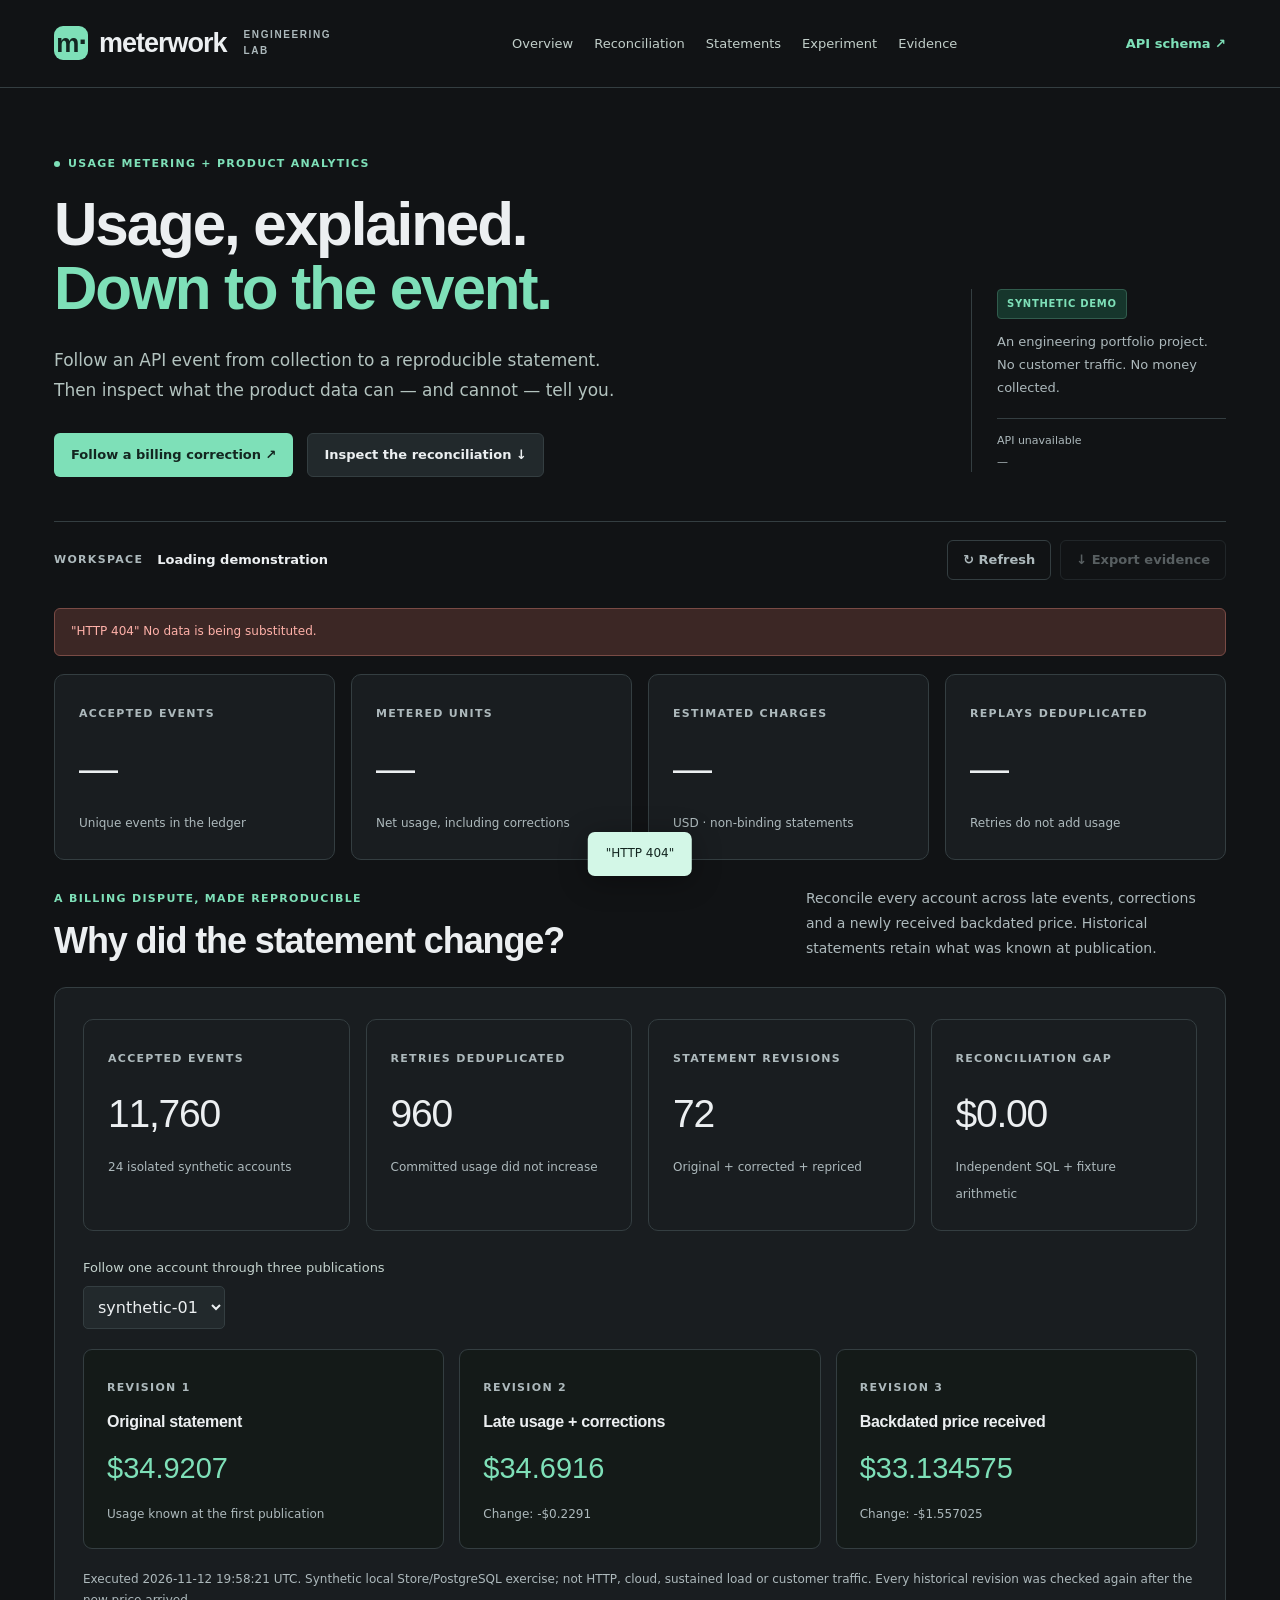
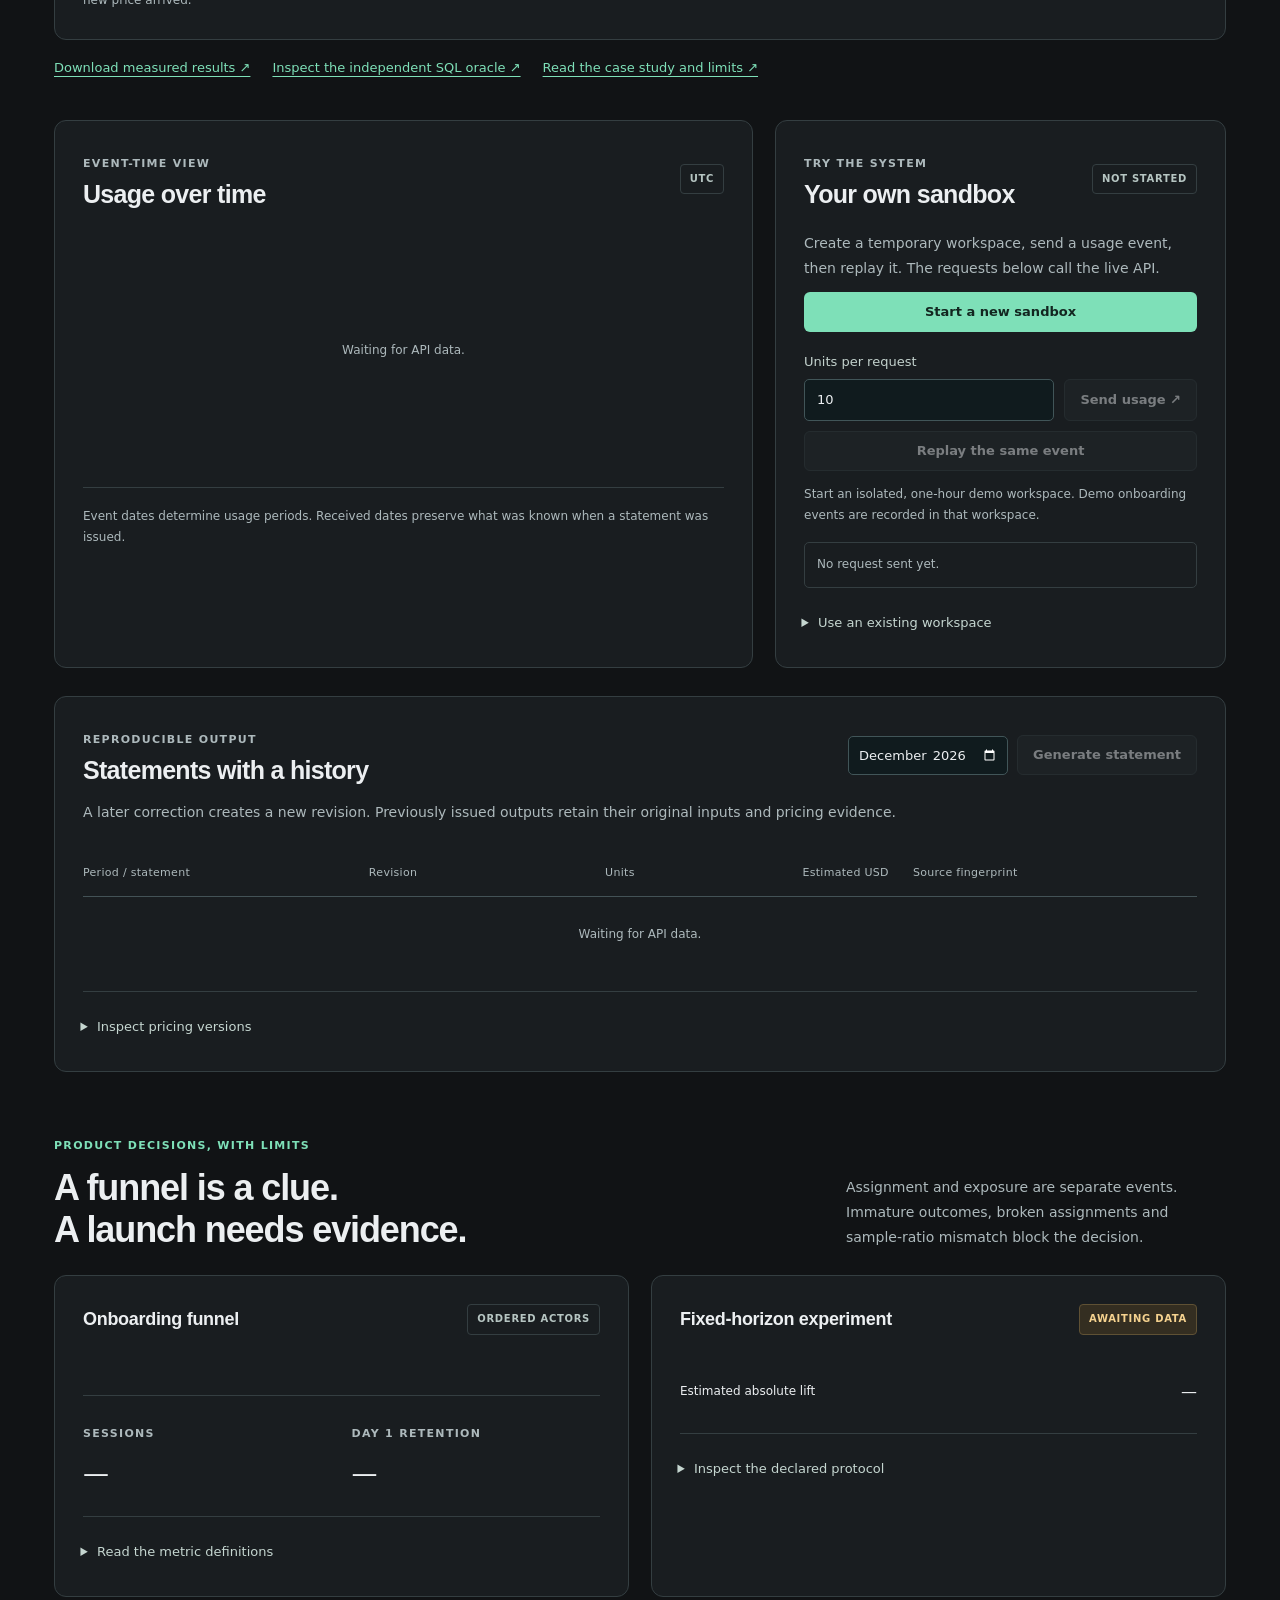
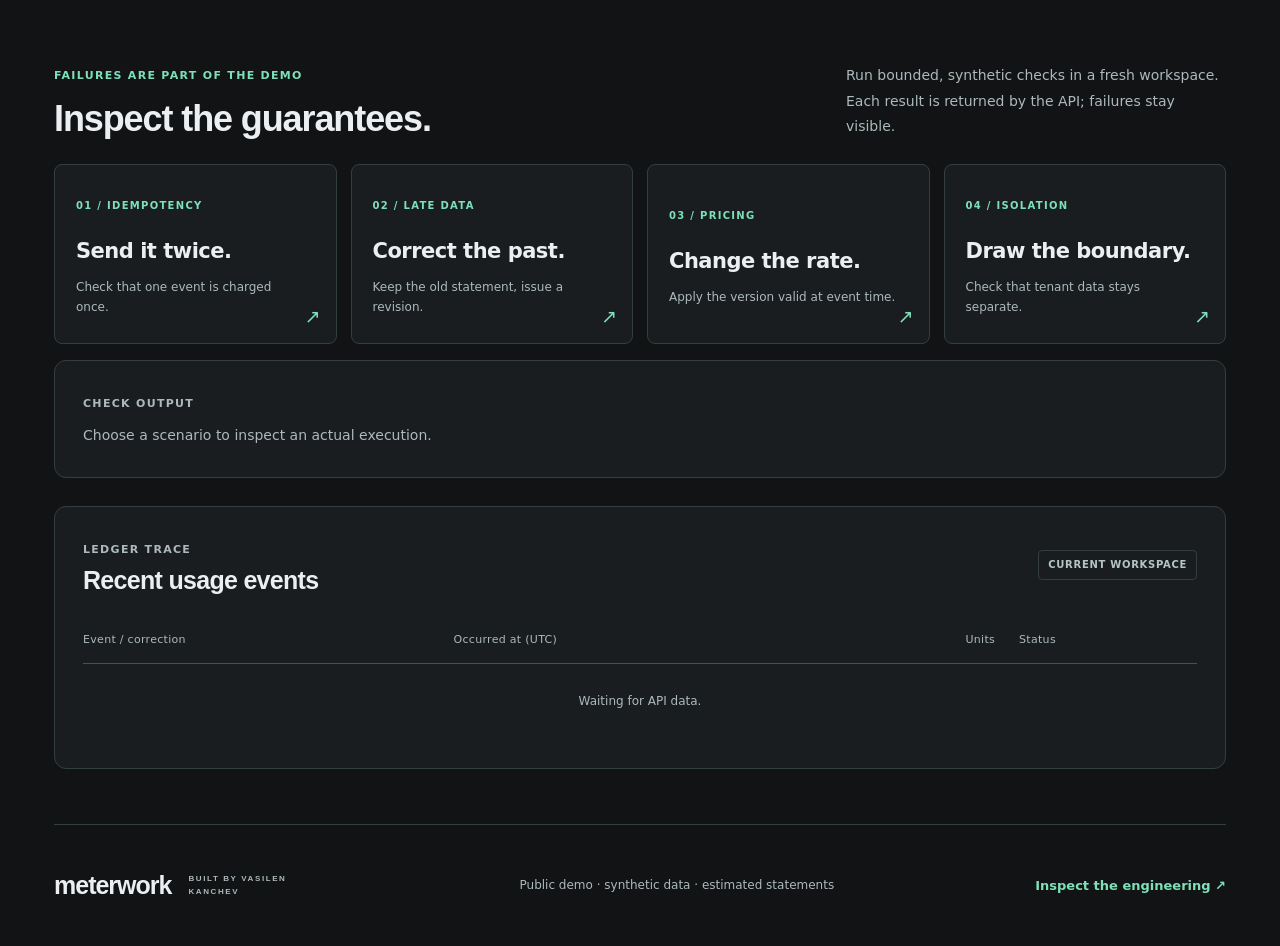
==== commit d79e2f0b: "Improve Meterwork hierarchy, contrast and responsive navigation" ====
--- a/web/index.html
+++ b/web/index.html
@@ -4,9 +4,9 @@
   <meta charset="utf-8">
   <meta name="viewport" content="width=device-width,initial-scale=1">
   <meta name="description" content="A reproducible usage-metering and product analytics engineering demonstration. Inspect replay, pricing and tenant-isolation evidence.">
-  <meta name="theme-color" content="#10191c">
+  <meta name="theme-color" content="#111315">
   <title>Meterwork — Usage, explained.</title>
-  <link rel="stylesheet" href="./styles.css?v=4">
+  <link rel="stylesheet" href="./styles.css?v=5">
 </head>
 <body>
   <a class="skip-link" href="#main">Skip to content</a>
@@ -17,7 +17,7 @@
   </header>
   <main id="main">
     <section class="hero" id="overview" aria-labelledby="title">
-      <div><div class="eyebrow"><span class="status-dot"></span> USAGE METERING + PRODUCT ANALYTICS</div><h1 id="title">Usage, explained.<br><span>Down to the event.</span></h1><p class="hero-copy">Follow an API event from collection to a reproducible statement. Then inspect what the product data can — and cannot — tell you.</p></div>
+      <div><div class="eyebrow"><span class="status-dot"></span> USAGE METERING + PRODUCT ANALYTICS</div><h1 id="title">Usage, explained.<br><span>Down to the event.</span></h1><p class="hero-copy">Follow an API event from collection to a reproducible statement. Then inspect what the product data can — and cannot — tell you.</p><div class="hero-actions"><a class="button primary" href="./finance-bridge/">Follow a billing correction ↗</a><a class="button secondary" href="#reconciliation">Inspect the reconciliation ↓</a></div></div>
       <aside class="scope-note"><span class="tag">SYNTHETIC DEMO</span><p>An engineering portfolio project.<br>No customer traffic. No money collected.</p><div class="scope-meta"><span id="data-state">Connecting to API</span><span id="snapshot-time">—</span></div></aside>
     </section>
     <div class="workspace-bar"><div><span class="small-label">WORKSPACE</span><strong id="tenant-name">Loading demonstration</strong><span id="tenant-id" class="mono"></span></div><div class="toolbar"><button class="button subtle" id="refresh" type="button">↻ Refresh</button><button class="button subtle" id="export" type="button" disabled>↓ Export evidence</button></div></div>
--- a/web/styles.css
+++ b/web/styles.css
@@ -9,5 +9,16 @@
 .onboarding-guidance{margin-top:14px}
 .toolbar .button{white-space:nowrap}
 .snapshot-panel h2{font-size:26px;line-height:1.25;margin:18px 0}.snapshot-panel>.button{display:inline-block;margin:23px 0;line-height:1.7}.evidence-output>.text-link{display:inline-block;margin-top:12px}
-
-#reconciliation{margin:25px 0 40px}.revision-stages{display:grid;grid-template-columns:repeat(3,1fr);gap:15px;margin:20px 0}.revision-stage{border:1px solid var(--line);border-radius:6px;padding:20px}.revision-stage h3{font-size:14px;margin:12px 0}.revision-stage>strong{display:block;color:var(--mint);font-size:25px;font-weight:500;margin:12px 0}.evidence-links{display:flex;gap:24px;flex-wrap:wrap;font-size:12px;color:var(--mint);margin-top:16px}select{color:var(--text);background:var(--surface-2);border:1px solid var(--line);border-radius:5px;padding:10px;font:inherit}select:focus-visible{outline:3px solid var(--mint);outline-offset:3px}#reconciliation .section-heading>p{max-width:420px}@media(max-width:800px){.revision-stages{grid-template-columns:1fr}.revision-stage{padding:16px}.evidence-links{gap:12px}.topbar nav{gap:13px}}
+
+#reconciliation{margin:25px 0 40px}.revision-stages{display:grid;grid-template-columns:repeat(3,1fr);gap:15px;margin:20px 0}.revision-stage{border:1px solid var(--line);border-radius:6px;padding:20px}.revision-stage h3{font-size:14px;margin:12px 0}.revision-stage>strong{display:block;color:var(--mint);font-size:25px;font-weight:500;margin:12px 0}.evidence-links{display:flex;gap:24px;flex-wrap:wrap;font-size:12px;color:var(--mint);margin-top:16px}select{color:var(--text);background:var(--surface-2);border:1px solid var(--line);border-radius:5px;padding:10px;font:inherit}select:focus-visible{outline:3px solid var(--mint);outline-offset:3px}#reconciliation .section-heading>p{max-width:420px}@media(max-width:800px){.revision-stages{grid-template-columns:1fr}.revision-stage{padding:16px}.evidence-links{gap:12px}.topbar nav{gap:13px}}
+
+/* Charcoal / mint presentation refinement, 15 November 2026.
+   UI-only: API behavior, published evidence and numeric content are unchanged. */
+@font-face{font-family:Public Sans;src:url(https://vasilendata.github.io/fonts/public-sans.woff2) format("woff2");font-weight:100 900;font-display:swap}
+@font-face{font-family:Bricolage;src:url(https://vasilendata.github.io/fonts/bricolage-grotesque.woff2) format("woff2");font-weight:200 800;font-display:swap}
+:root{--bg:#111315;--surface:#191d20;--surface-2:#22292c;--line:#343e41;--muted:#adb9bc;--text:#eceff1;--mint:#7ee0b8;font-family:"Public Sans","Segoe UI",system-ui,sans-serif}
+body{font-size:16px;line-height:1.65}::selection{background:var(--mint);color:#111315}h1,h2,h3,.brand{font-family:Bricolage,"Segoe UI",sans-serif}h2,h3{line-height:1.2}.topbar,main{max-width:1320px}.topbar{min-height:88px}.brand{font-size:27px}.edition{font-size:10px}.topbar nav{font-size:13px;gap:21px}.hero{padding:68px 0 44px;gap:40px}h1{font-size:clamp(44px,4.7vw,66px);font-weight:600;letter-spacing:-2.1px;margin:20px 0 24px}.hero-copy{font-size:17px;line-height:1.75;max-width:590px}.eyebrow,.small-label{font-size:11px;letter-spacing:1.3px}.scope-note{width:255px}.scope-note p{font-size:13px}.scope-meta{font-size:11px;line-height:1.7}.tag{font-size:10px;letter-spacing:.7px;padding:6px 9px}.hero-actions{display:flex;gap:14px;flex-wrap:wrap;margin-top:27px}.hero-actions a{display:inline-flex;align-items:center;justify-content:center;min-height:44px;padding:10px 16px}.button{font-size:13px;min-height:40px;padding:10px 15px}.metrics{gap:16px;margin-bottom:26px}.metric{padding:24px;border-radius:10px}.metric strong{font-family:Bricolage,"Segoe UI",sans-serif;font-size:39px;font-weight:500;letter-spacing:-1.2px}.metric>span:last-child{font-size:12px}.panel{padding:28px;border-radius:12px}.panel-heading h2{font-size:25px;line-height:1.2}.body-copy{font-size:14px;line-height:1.8}.caption{font-size:12px;line-height:1.75}.section-block{margin-top:66px}.section-heading h2{font-size:36px;line-height:1.15;font-weight:600}.section-heading>p{font-size:14px;line-height:1.8}.section-panel{margin-top:28px}.section-panel>.body-copy{margin-bottom:24px}th{font-size:11px;padding:14px 12px;letter-spacing:.3px}td{font-size:13px;padding:18px 12px}td small{font-size:11px}.table-scroll{border-radius:6px}tbody tr:hover{background:#202b27}.definitions{padding-top:18px;margin-top:18px}details>summary{font-size:13px;padding:6px 0}.definitions dl,.definitions .caption{font-size:12px}.funnel-row{font-size:13px}.arm p{font-size:12px}.reason-list{font-size:12px;line-height:1.8}.evidence-links{font-size:13px;gap:22px;line-height:1.8}.evidence-links a{text-decoration:underline;text-underline-offset:4px}.revision-stage{background:#141a18;padding:23px;border-radius:9px}.revision-stage h3{font-size:16px;line-height:1.35}.revision-stage>strong{font-family:Bricolage,"Segoe UI",sans-serif;font-size:29px}.snapshot-panel h2{font-size:30px}.checks li{font-size:13px}.checks small{font-size:12px}.text-link{font-size:13px}.scenario-number{font-size:10px}.scenario>span:nth-last-child(2){font-size:12px}.scenario strong{font-size:21px}.field-label{font-size:13px}input{font-size:13px}.request-result{font-size:12px}footer p{font-size:12px}.brand.footer-brand{font-size:25px}
+.bridge-page main{padding-top:44px}.bridge-page .intro{max-width:850px}.bridge-page .intro h1{font-size:clamp(40px,5vw,60px);letter-spacing:-1.7px;font-weight:600}.bridge-page .intro>p{font-size:17px;color:var(--muted);margin:22px 0}.bridge-page .intro .scope{font-size:13px;line-height:1.8;background:var(--surface);padding:16px 20px;border-color:var(--mint);margin:28px 0}.bridge-page .steps{margin:36px 0;gap:18px}.bridge-page .steps h2{margin:16px 0 12px;font-size:22px}.bridge-page .steps p{font-size:14px;color:var(--muted);line-height:1.8}.bridge-page .proof{padding:30px;margin:28px 0}.bridge-page .proof h2{font-size:29px;margin-bottom:18px}.bridge-page .proof p,.bridge-page .proof li{font-size:15px;line-height:1.8;color:var(--muted)}.bridge-page .proof strong{color:var(--text)}.bridge-page .table-scroll{margin:24px 0;border:1px solid var(--line);padding:0 16px}.bridge-page td,.bridge-page th{text-align:right}.bridge-page td:first-child,.bridge-page th:first-child{text-align:left}.bridge-page .links{gap:15px 24px}.bridge-page .links a{color:var(--mint);font-size:13px;text-decoration:underline;text-underline-offset:4px}.bridge-page .intro h2{font-size:28px;margin:40px 0 14px}.bridge-page footer a{color:var(--mint);font-size:13px}
+@media(max-width:1100px){.topbar,main{padding-left:30px;padding-right:30px}.topbar nav{gap:16px}.hero{gap:28px}.scope-note{width:225px}.hero-copy{font-size:16px}.metric{padding:20px}.metric strong{font-size:34px}.panel{padding:24px}.section-heading h2{font-size:33px}}
+@media(max-width:800px){.topbar{flex-wrap:wrap;padding-top:20px;padding-bottom:15px;gap:18px}.topbar nav{display:flex;order:3;width:100%;overflow-x:auto;padding-bottom:5px;white-space:nowrap;gap:24px}.hero{align-items:flex-start;padding-top:42px}.scope-note{width:205px}.hero-copy{font-size:15px}h1{font-size:45px}.section-heading>p{font-size:13px}.metrics{gap:12px}.metric>span:last-child{font-size:12px}.scenario{min-height:170px}.panel-heading h2{font-size:23px}}
+@media(max-width:520px){.topbar,main{padding-left:20px;padding-right:20px}.topbar nav{font-size:12px;gap:22px}.hero{padding-top:32px}.eyebrow,.small-label{font-size:10px;letter-spacing:1px}h1{font-size:44px;letter-spacing:-1.6px}.hero-copy{font-size:15px}.hero-actions{gap:10px}.hero-actions a{font-size:12px;min-height:44px;padding:10px 12px}.scope-note{width:100%;padding:16px}.scope-note p{display:block;font-size:12px;margin:10px 0 0}.scope-note .tag{font-size:10px}.scope-meta{font-size:10px;gap:10px;flex-direction:column}.scope-meta #snapshot-time{font-size:10px}.metric{padding:18px 15px}.metric .small-label{font-size:10px;line-height:1.6}.metric strong{font-size:32px;margin:12px 0 8px}.metric>span:last-child{font-size:11px;line-height:1.7;display:block}.panel{padding:21px}.panel-heading .tag{font-size:9px;padding:5px 7px}.panel-heading h2{font-size:23px}.panel-heading h3{font-size:20px}.section-heading h2{font-size:31px}.section-heading>p,.body-copy{font-size:14px}.section-block{margin-top:48px}.button{font-size:12px;padding:10px 12px;min-height:42px}.caption{font-size:12px}.experiment-arms .arm strong{font-size:28px}.arm{padding:16px}.arm p{font-size:11px}.scenario-number{font-size:9px}.scenario>span:nth-last-child(2){font-size:12px}.scenario{min-height:185px}.scenario strong{font-size:20px}td{font-size:12px}th{font-size:11px}.mini-metrics .small-label{font-size:10px}.funnel-row{font-size:12px}.revision-stage{padding:20px}.bridge-page main{padding:32px 20px 45px}.bridge-page .intro h1{font-size:40px}.bridge-page .intro>p{font-size:16px}.bridge-page .proof{padding:22px}.bridge-page .proof h2{font-size:26px}.bridge-page .intro .scope{font-size:12px}.bridge-page .table-scroll{margin:20px -9px}.bridge-page .steps h2{font-size:23px}.bridge-page .intro h2{font-size:27px}}
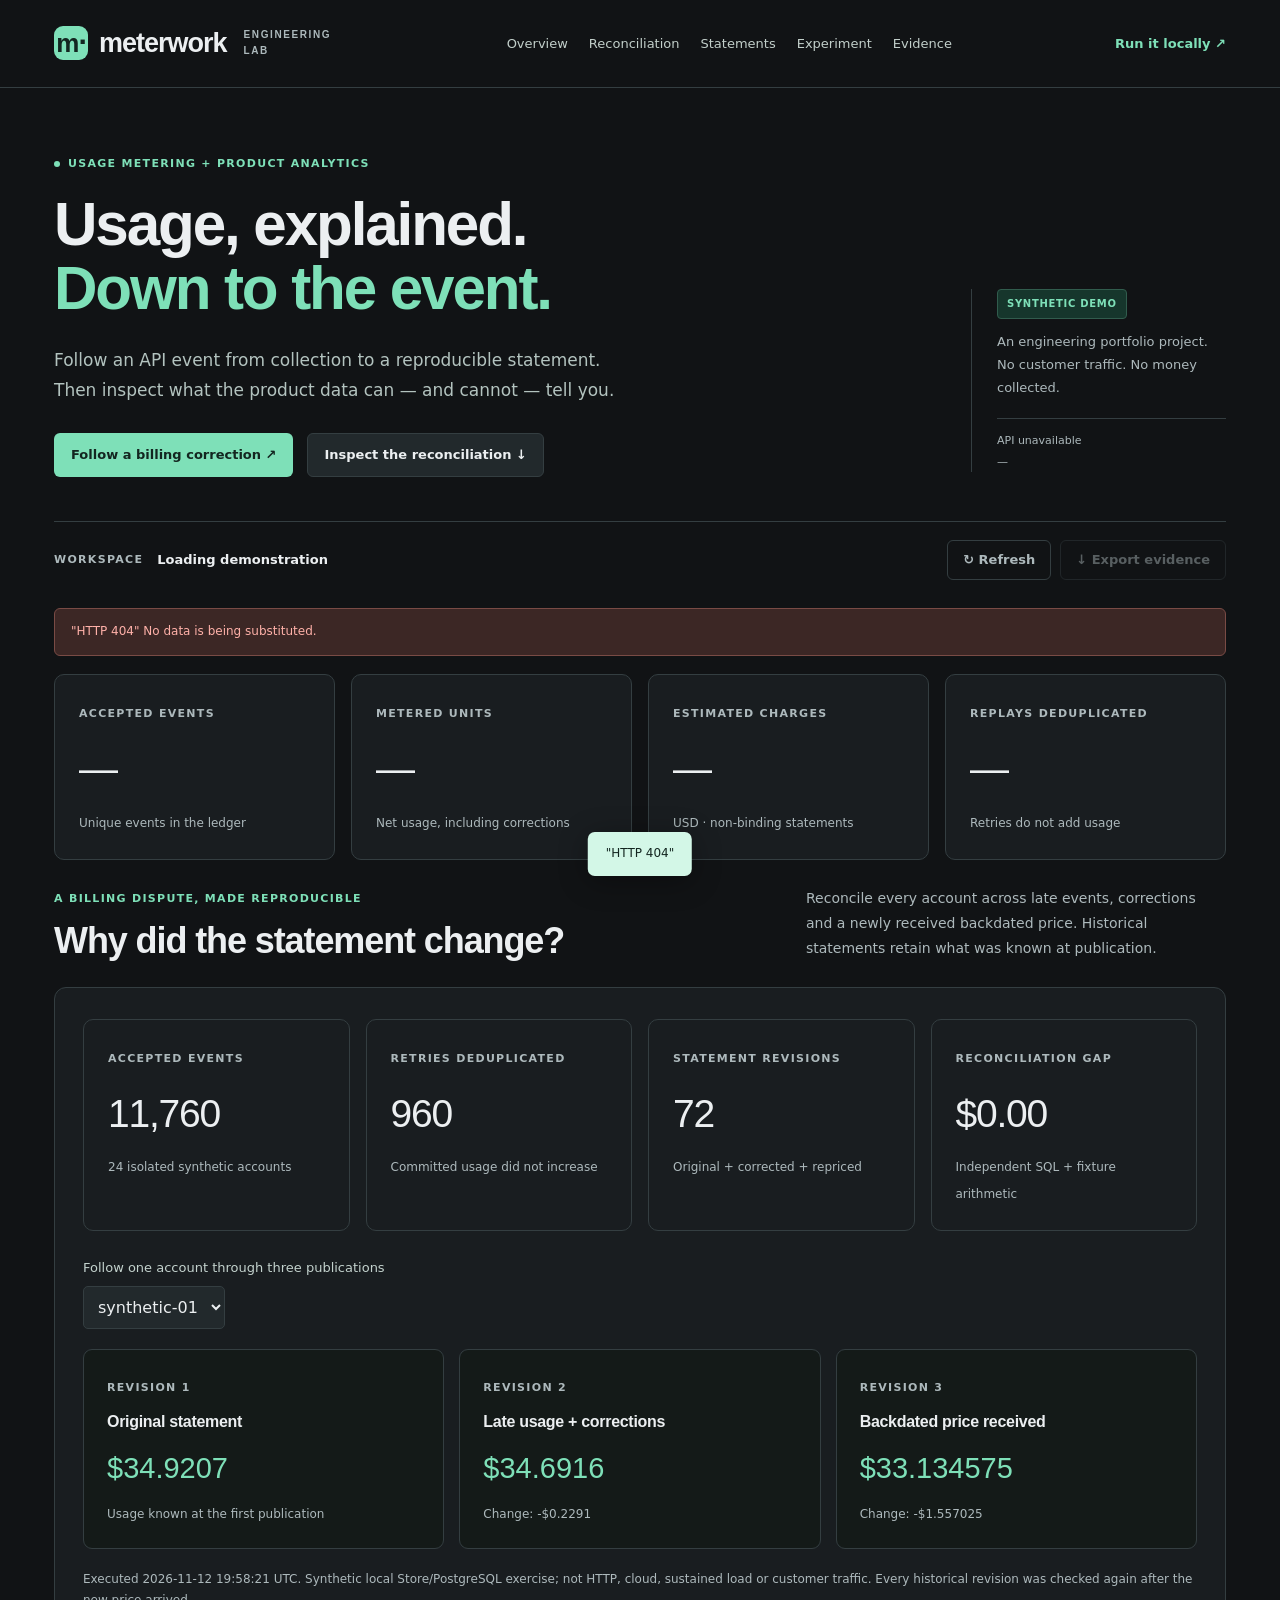
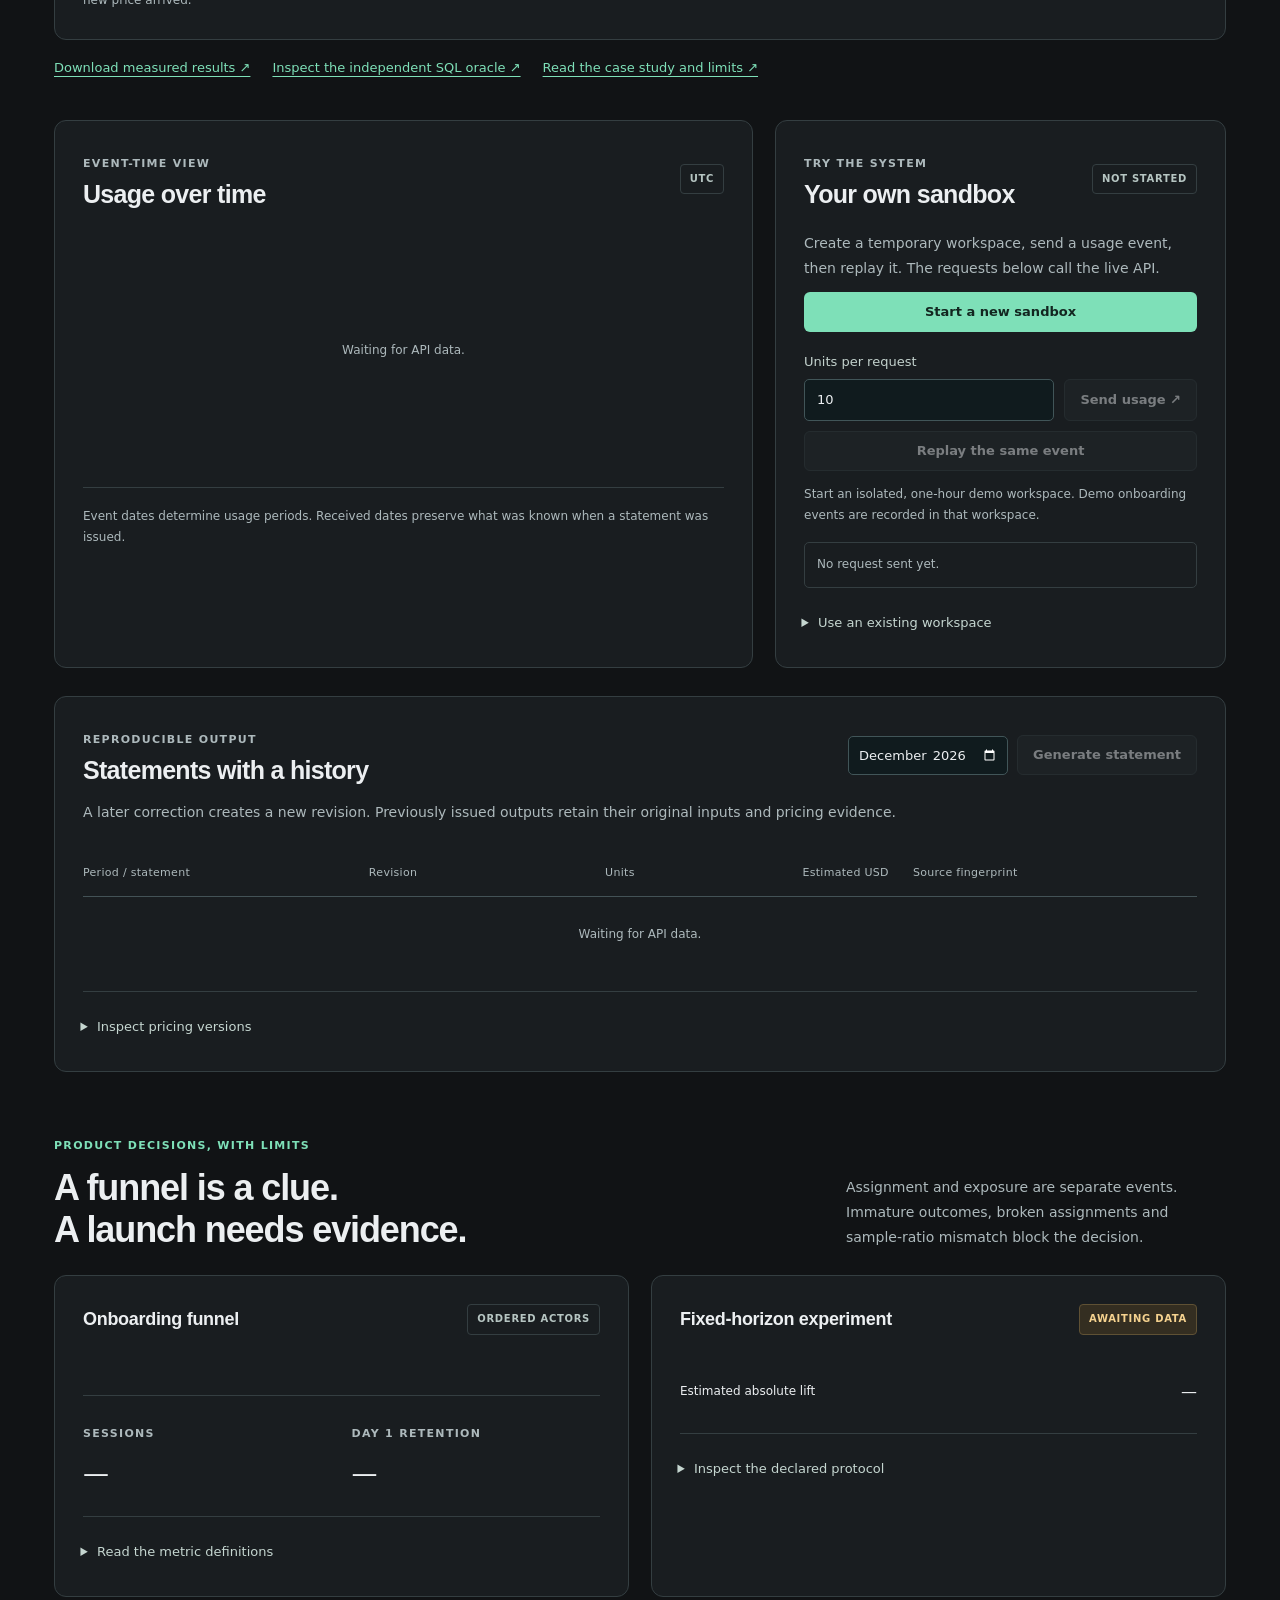
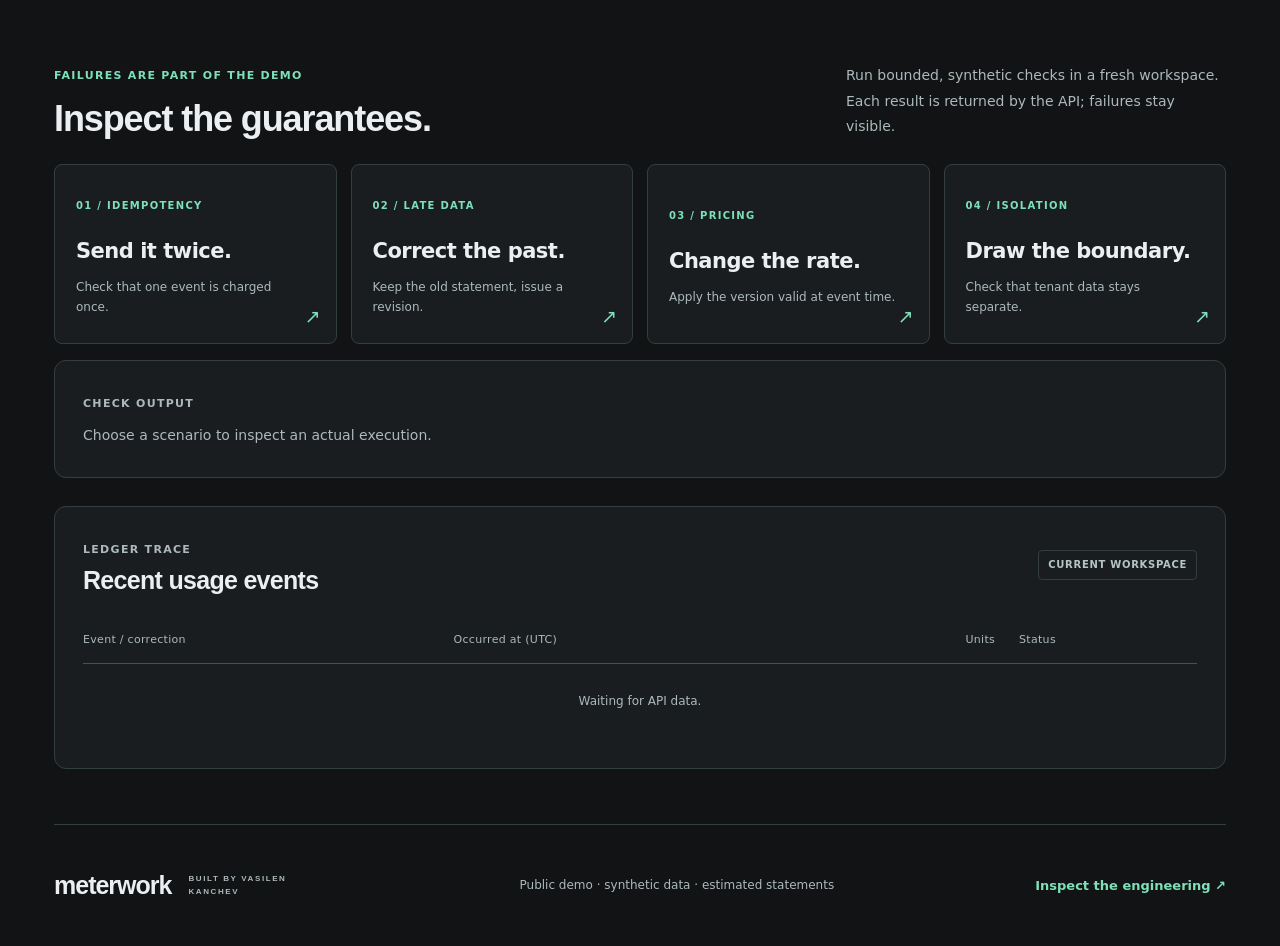
==== commit 16d6e6fe: "Connect the public console to local first-use instructions" ====
--- a/web/index.html
+++ b/web/index.html
@@ -13,7 +13,7 @@
   <header class="topbar">
     <a class="brand" href="#overview" aria-label="Meterwork home"><span class="brand-icon" aria-hidden="true">m<span>·</span></span>meterwork<span class="edition">ENGINEERING LAB</span></a>
     <nav aria-label="Main"><a href="#overview">Overview</a><a href="#reconciliation">Reconciliation</a><a href="#statements">Statements</a><a href="#experiment">Experiment</a><a href="#evidence">Evidence</a></nav>
-    <a class="text-link" href="/openapi.json" target="_blank" rel="noopener">API schema <span aria-hidden="true">↗</span></a>
+    <a class="text-link" href="./start/">Run it locally <span aria-hidden="true">↗</span></a>
   </header>
   <main id="main">
     <section class="hero" id="overview" aria-labelledby="title">
